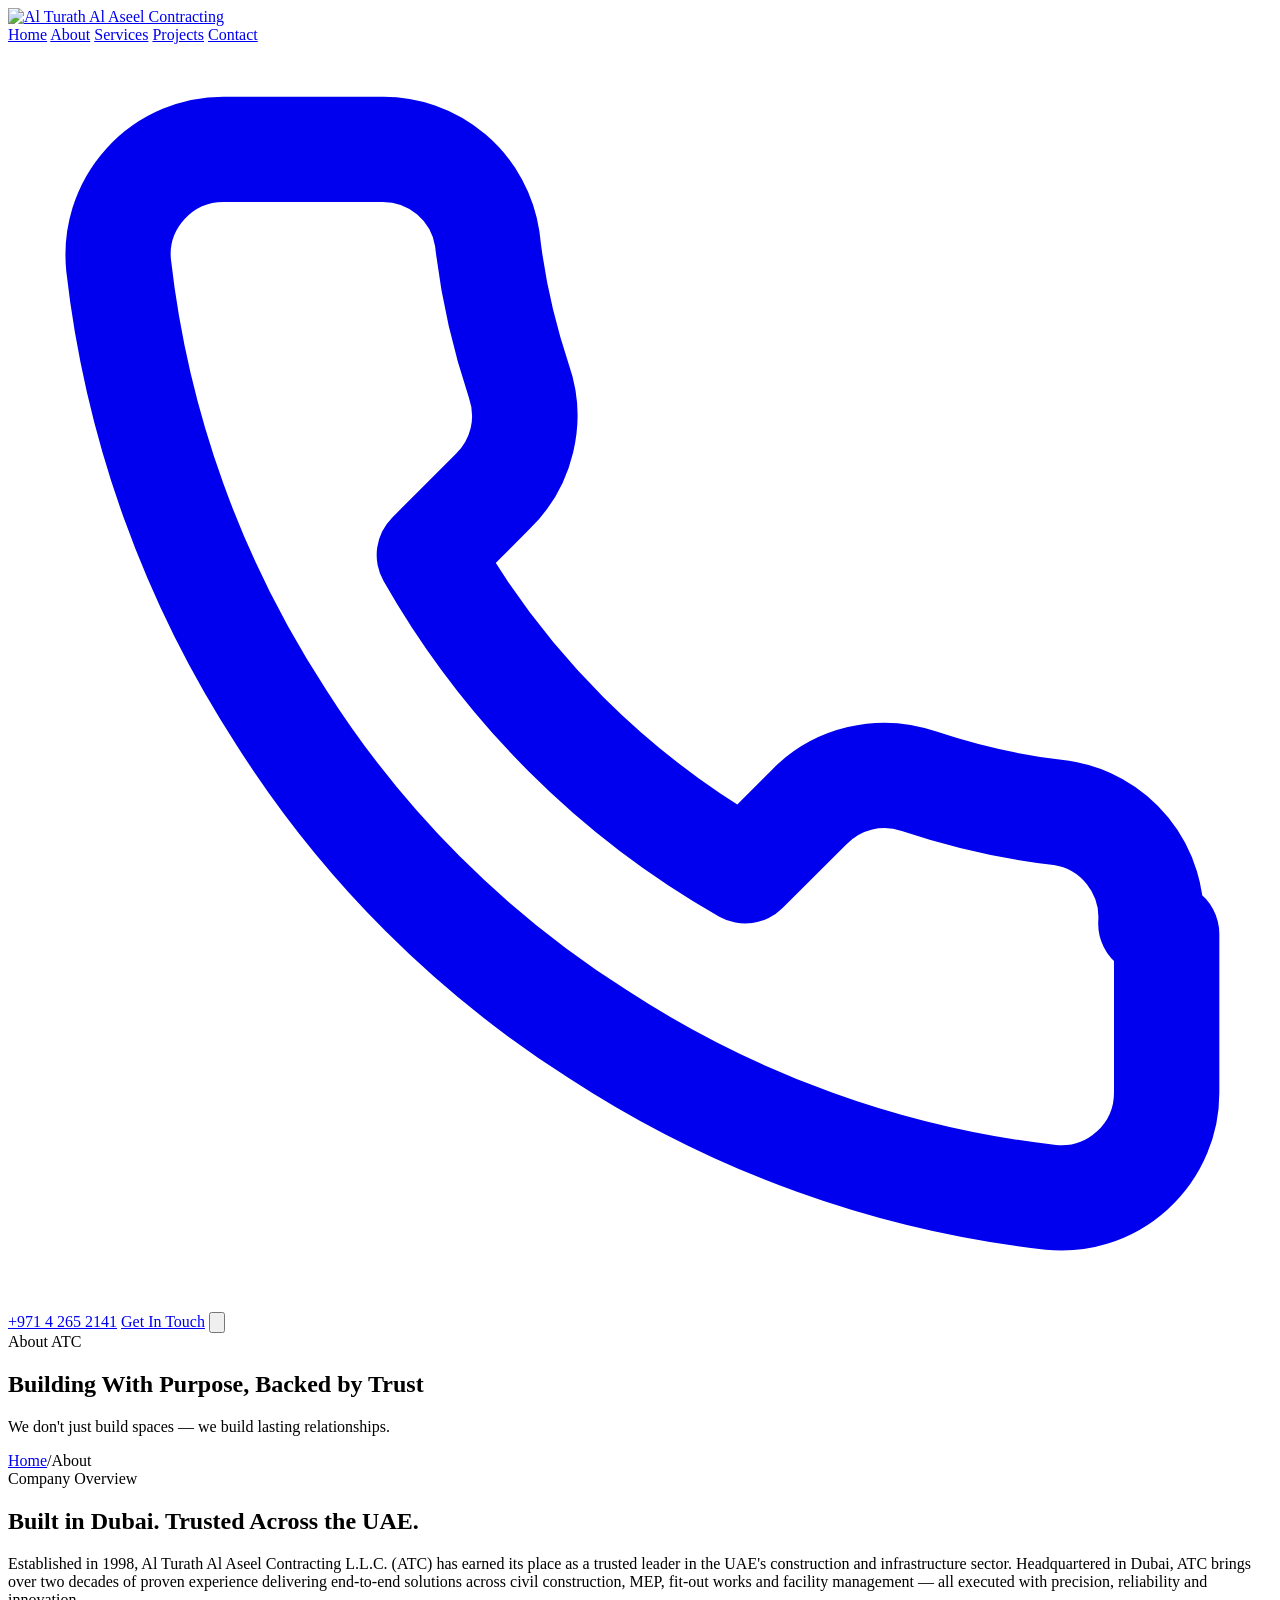
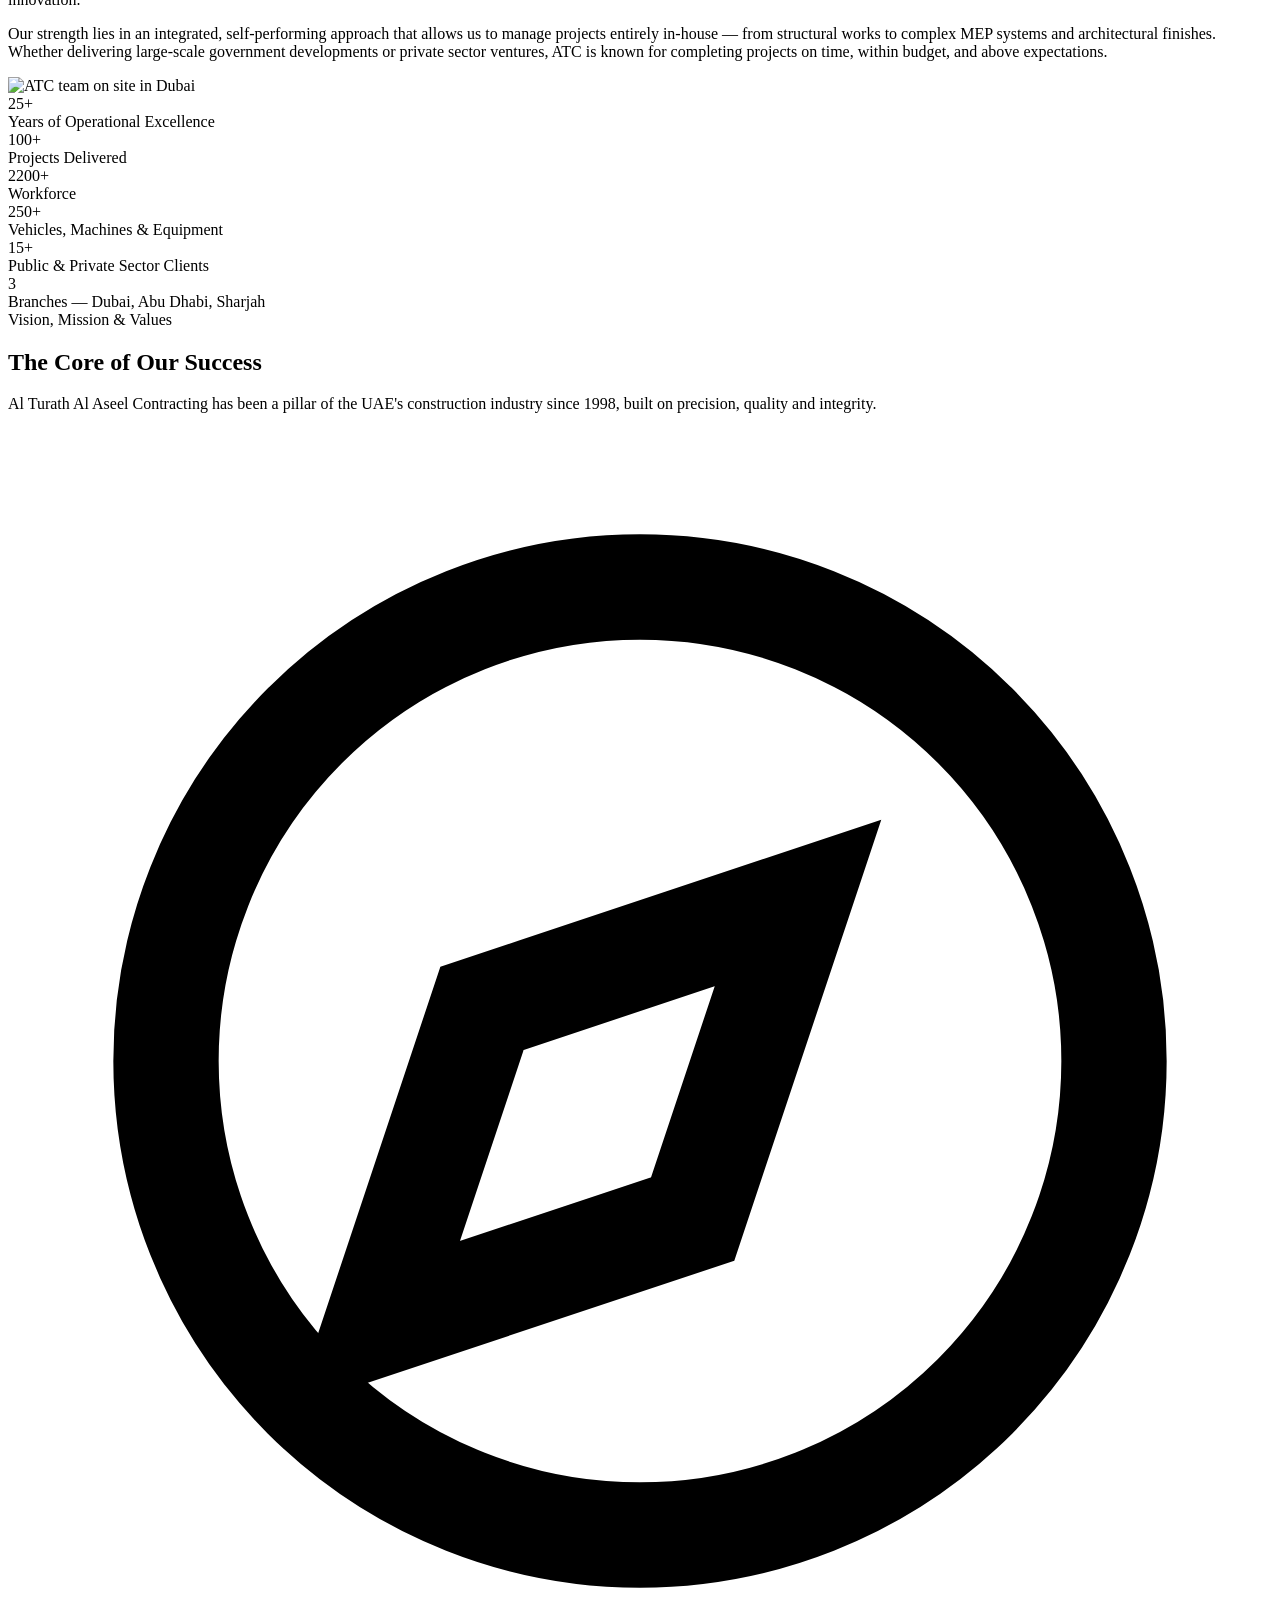
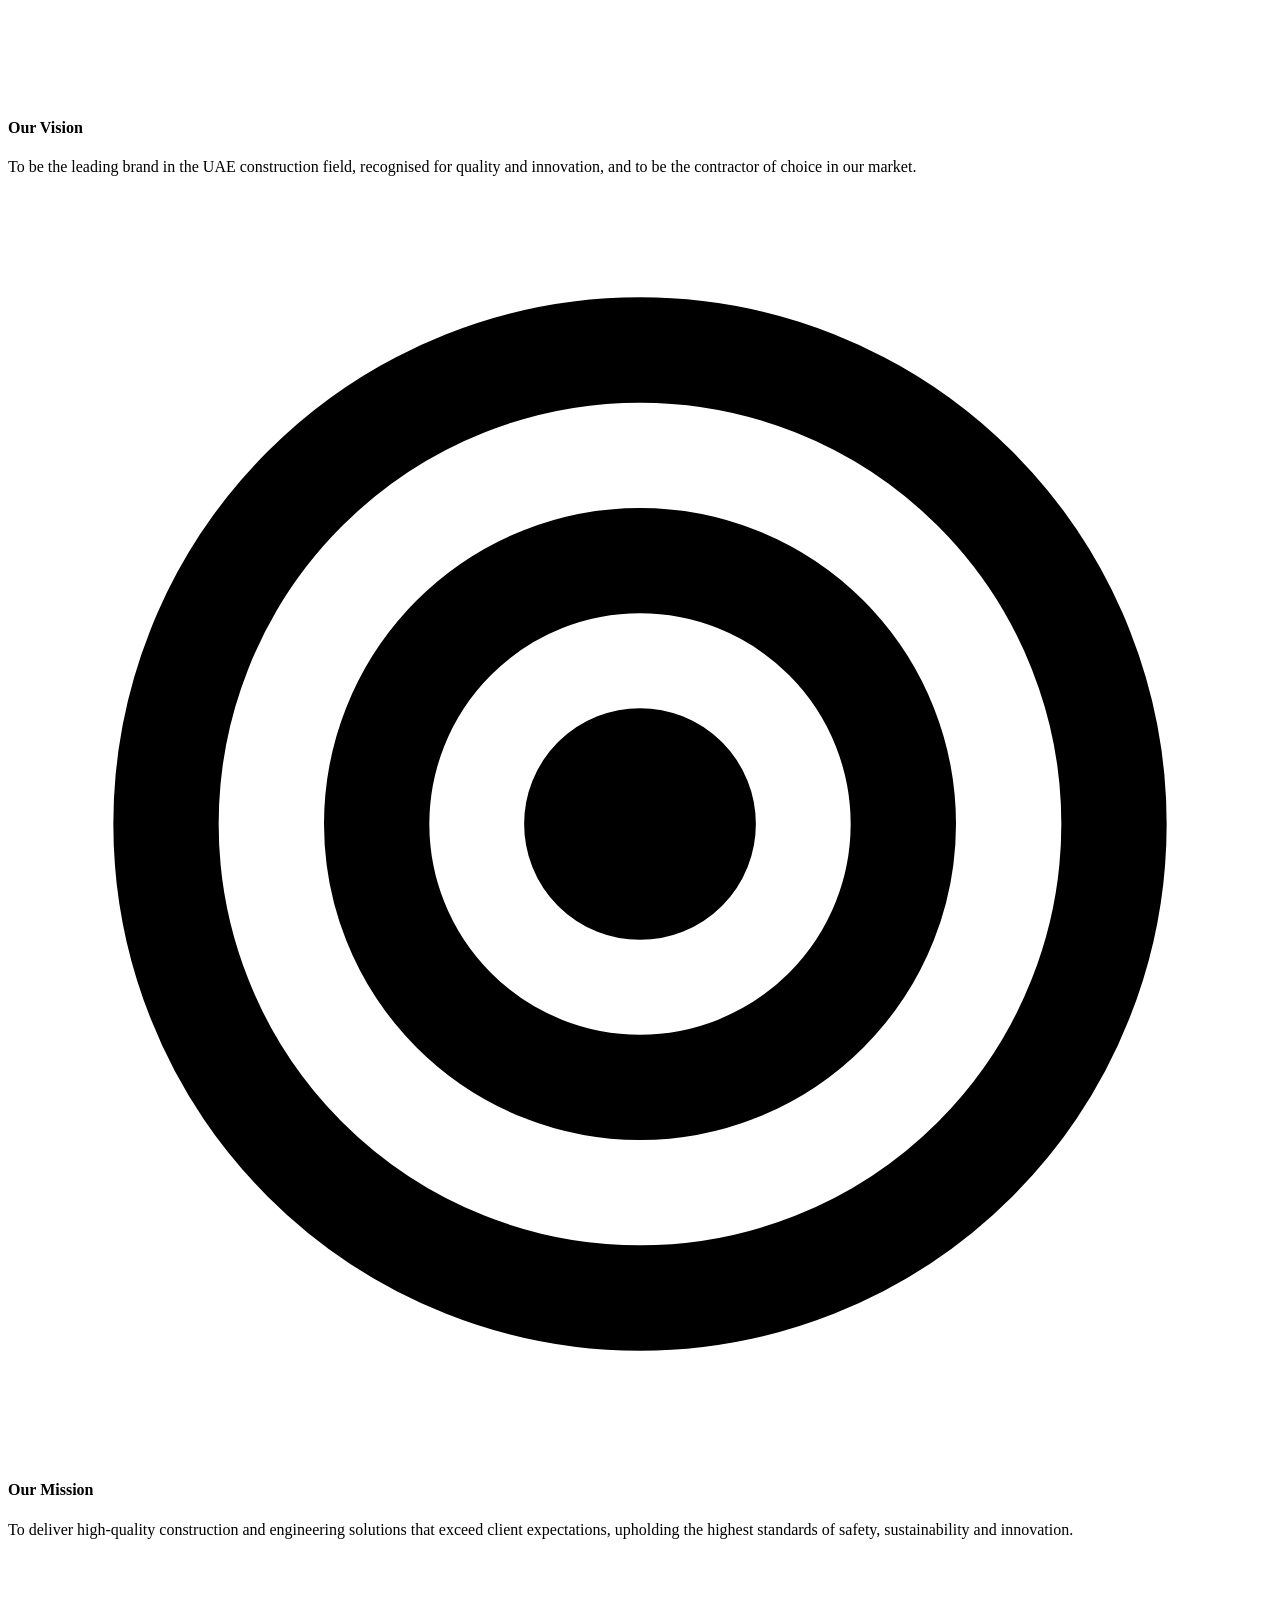
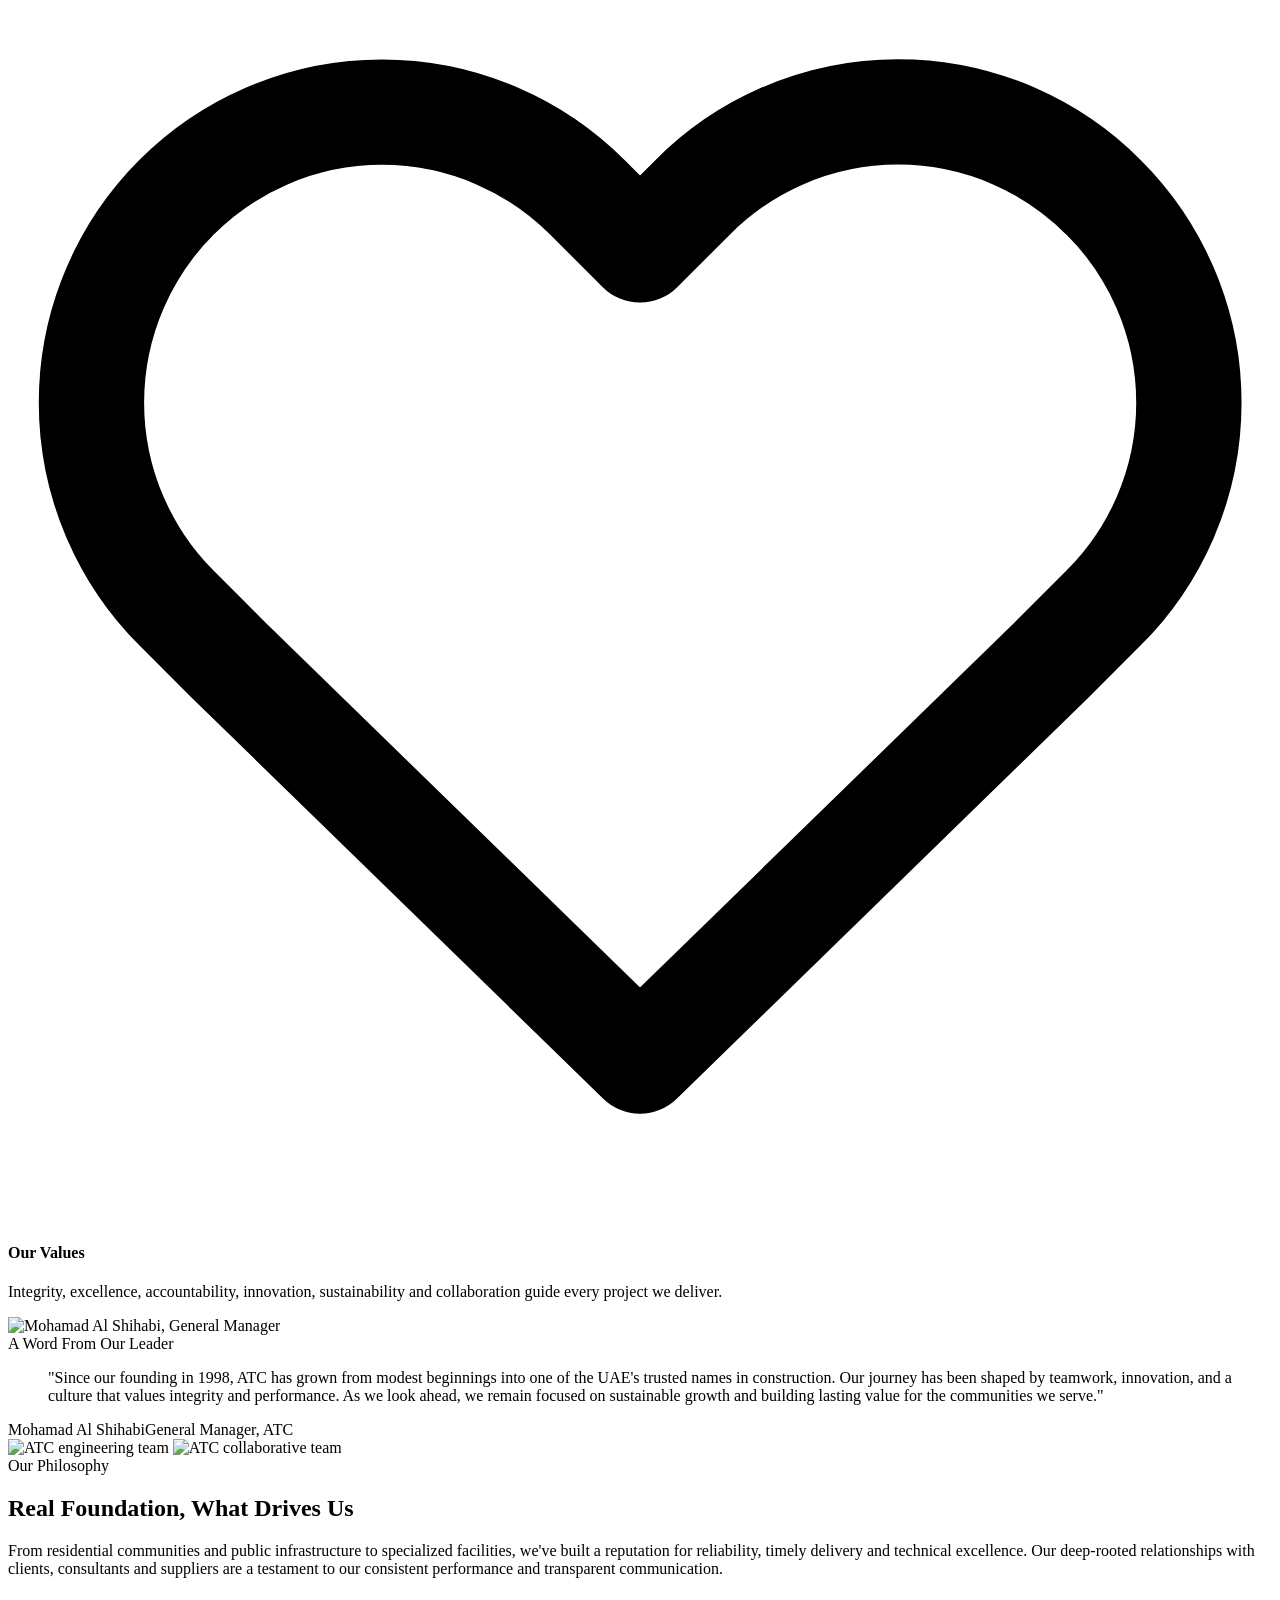
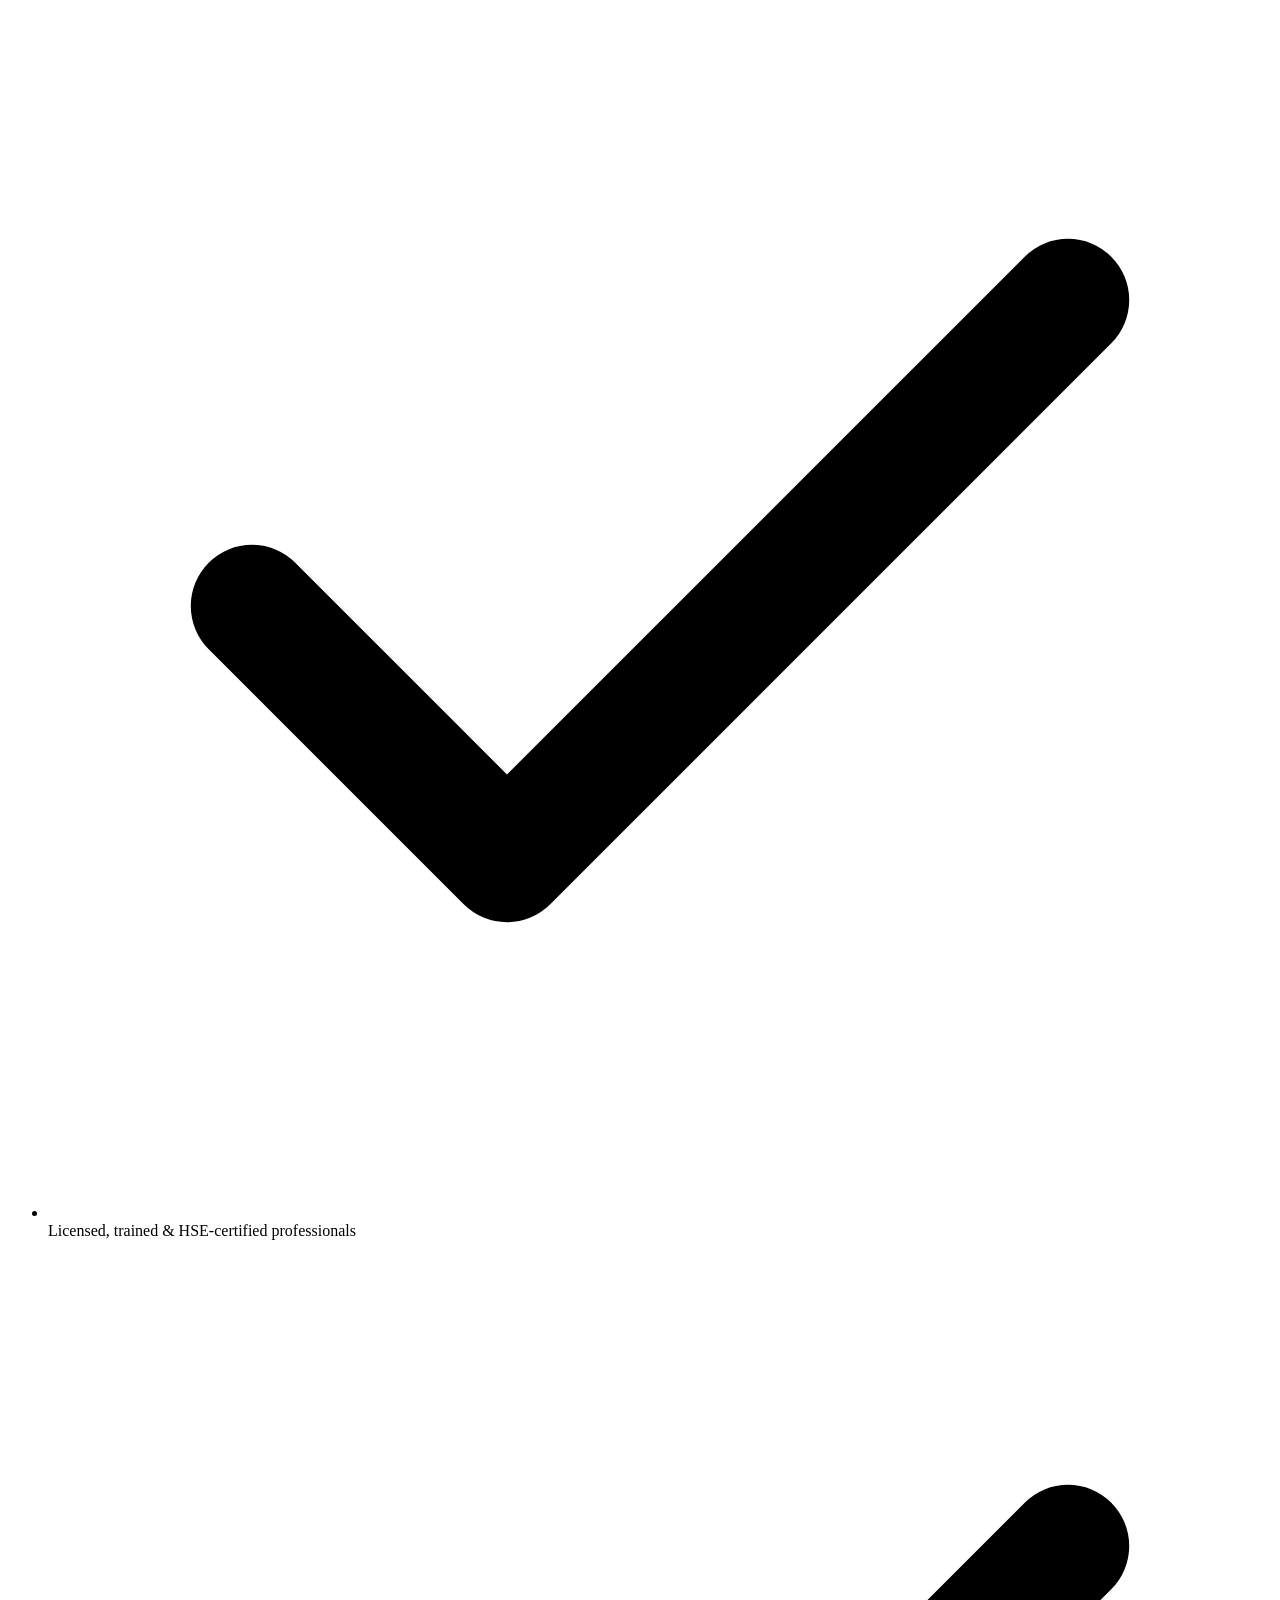
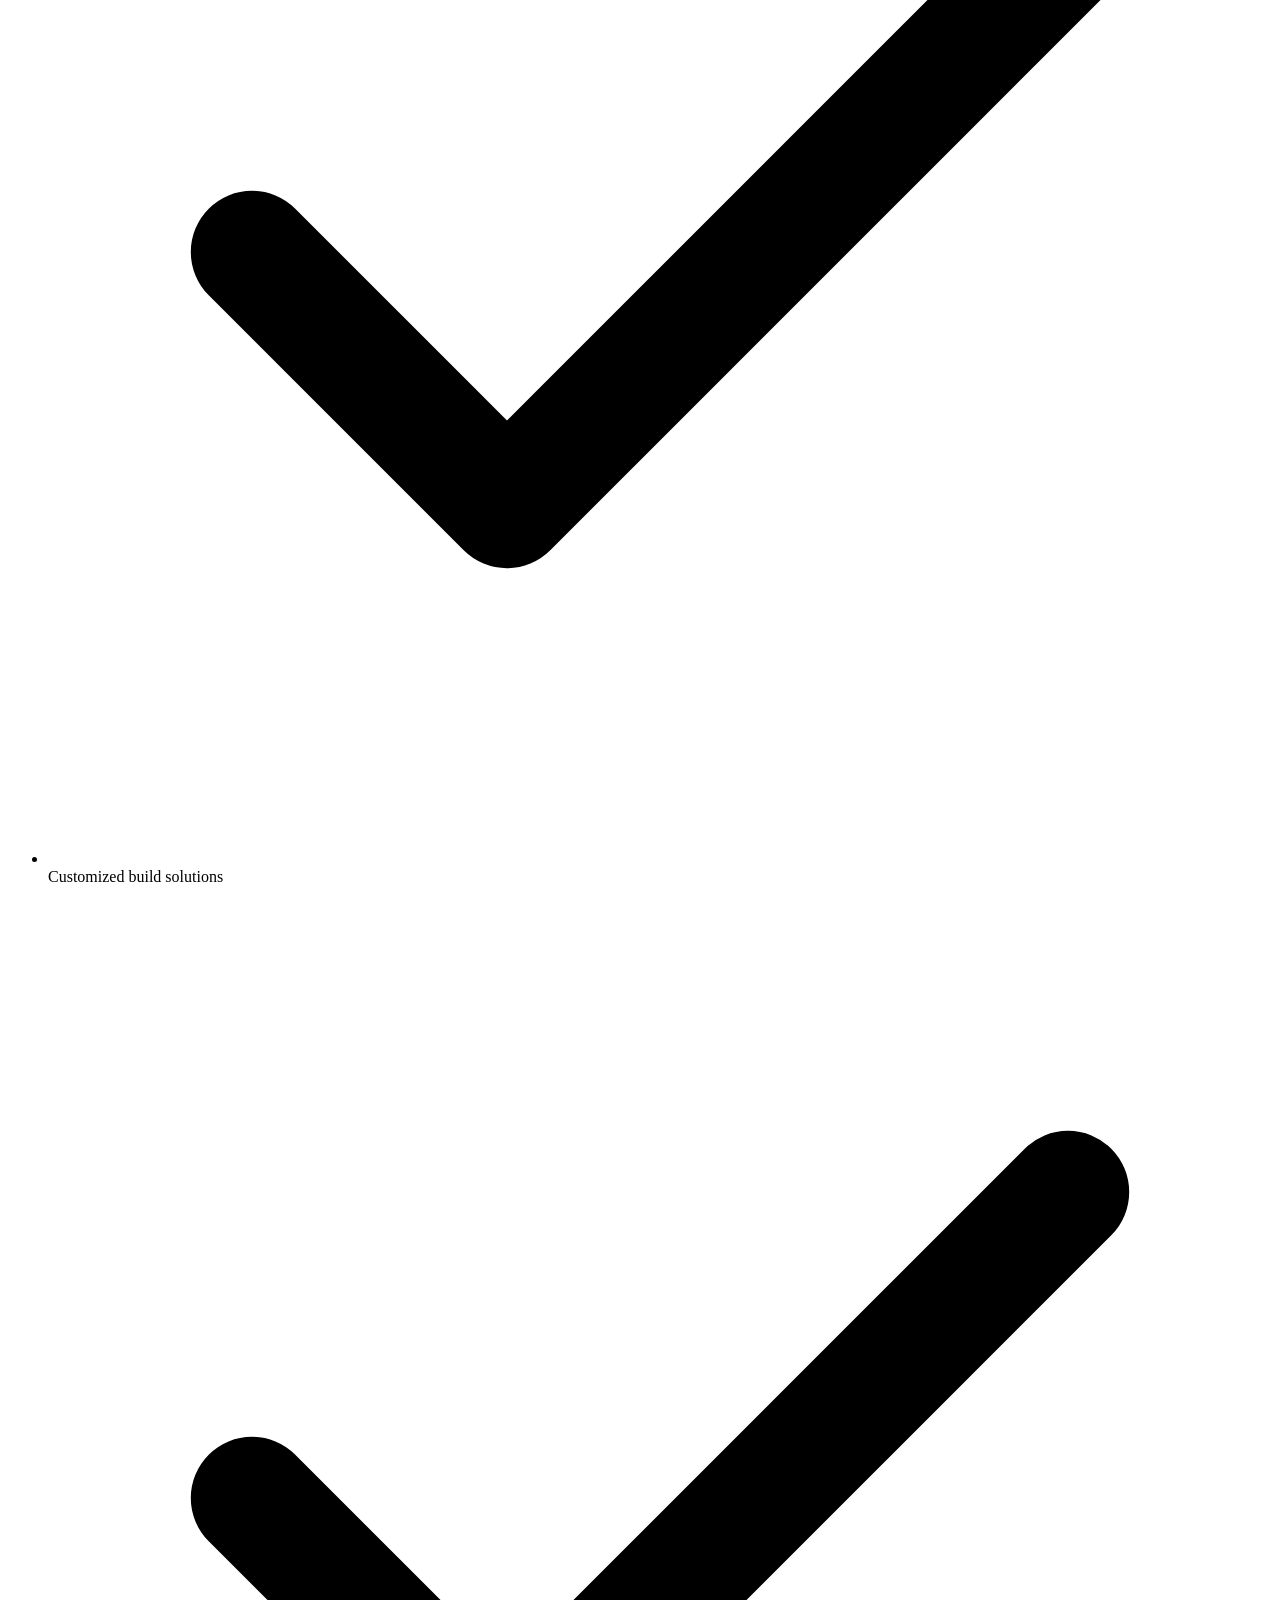
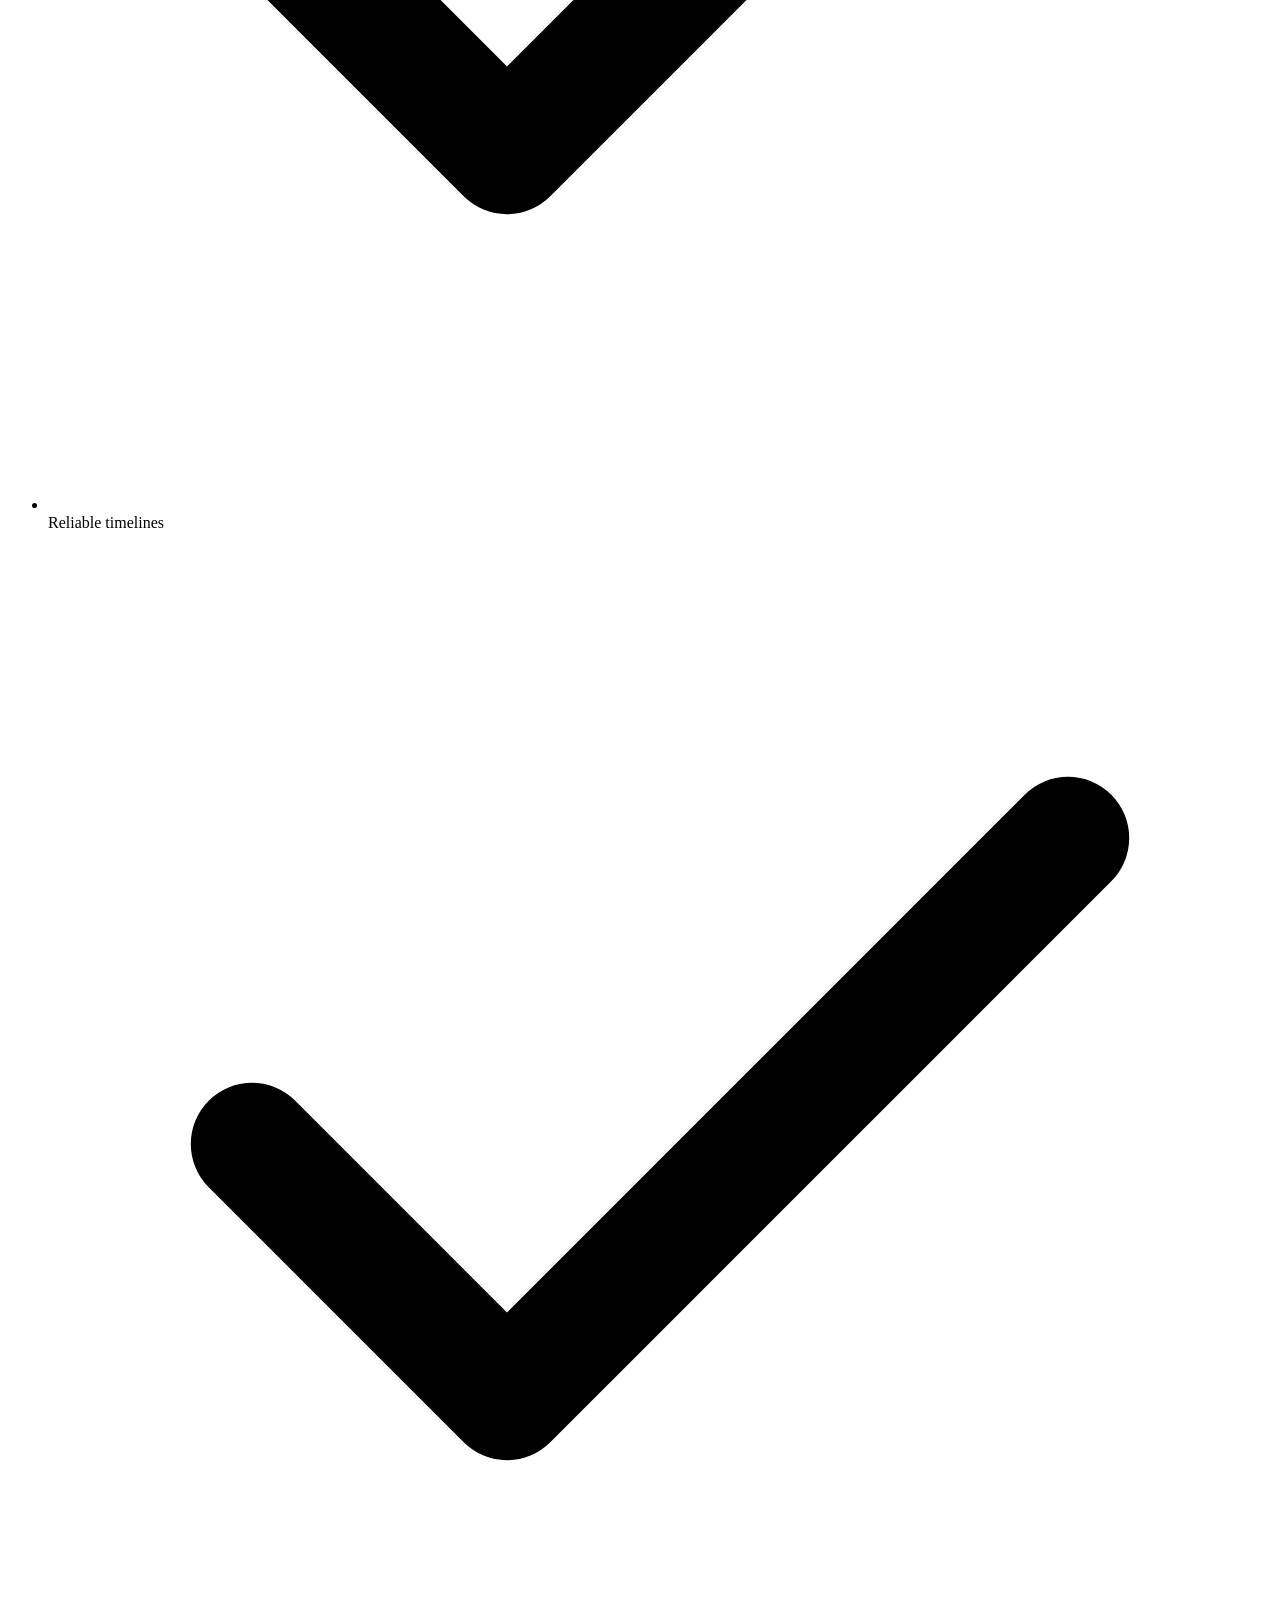
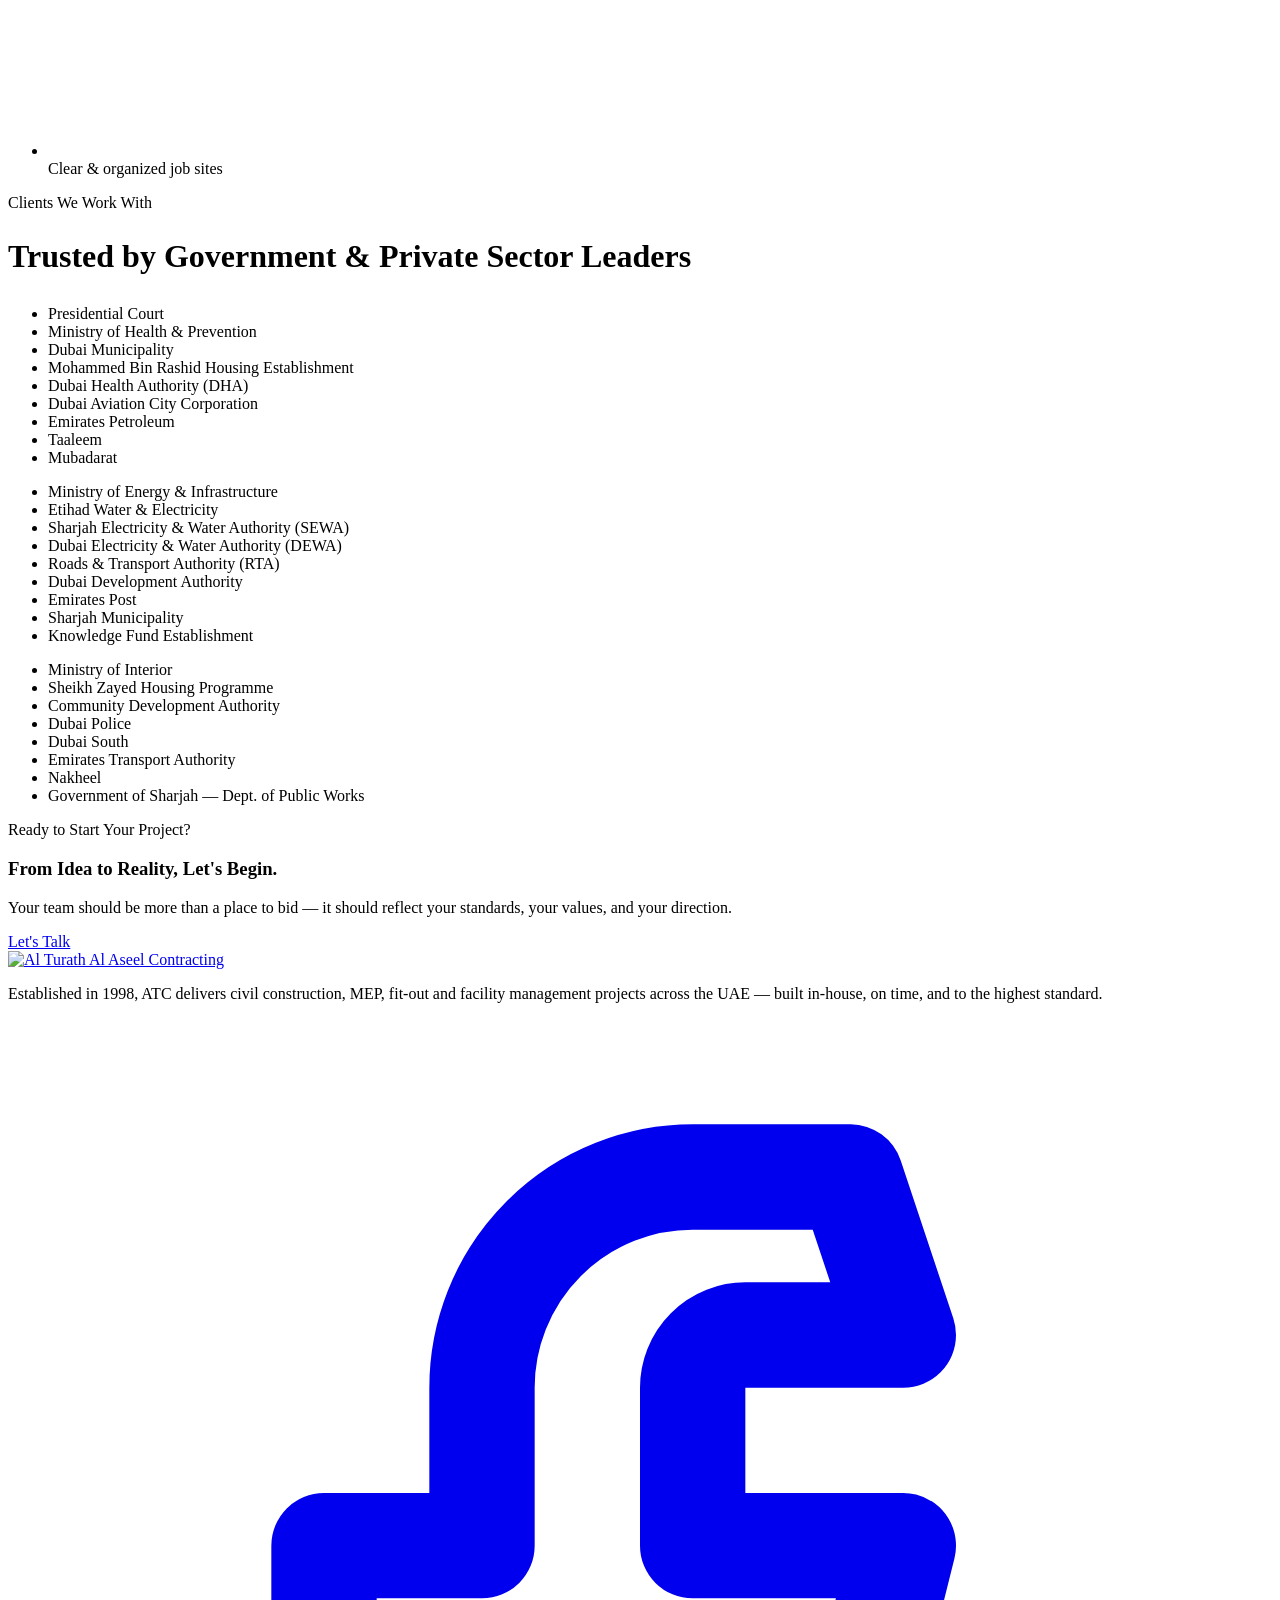
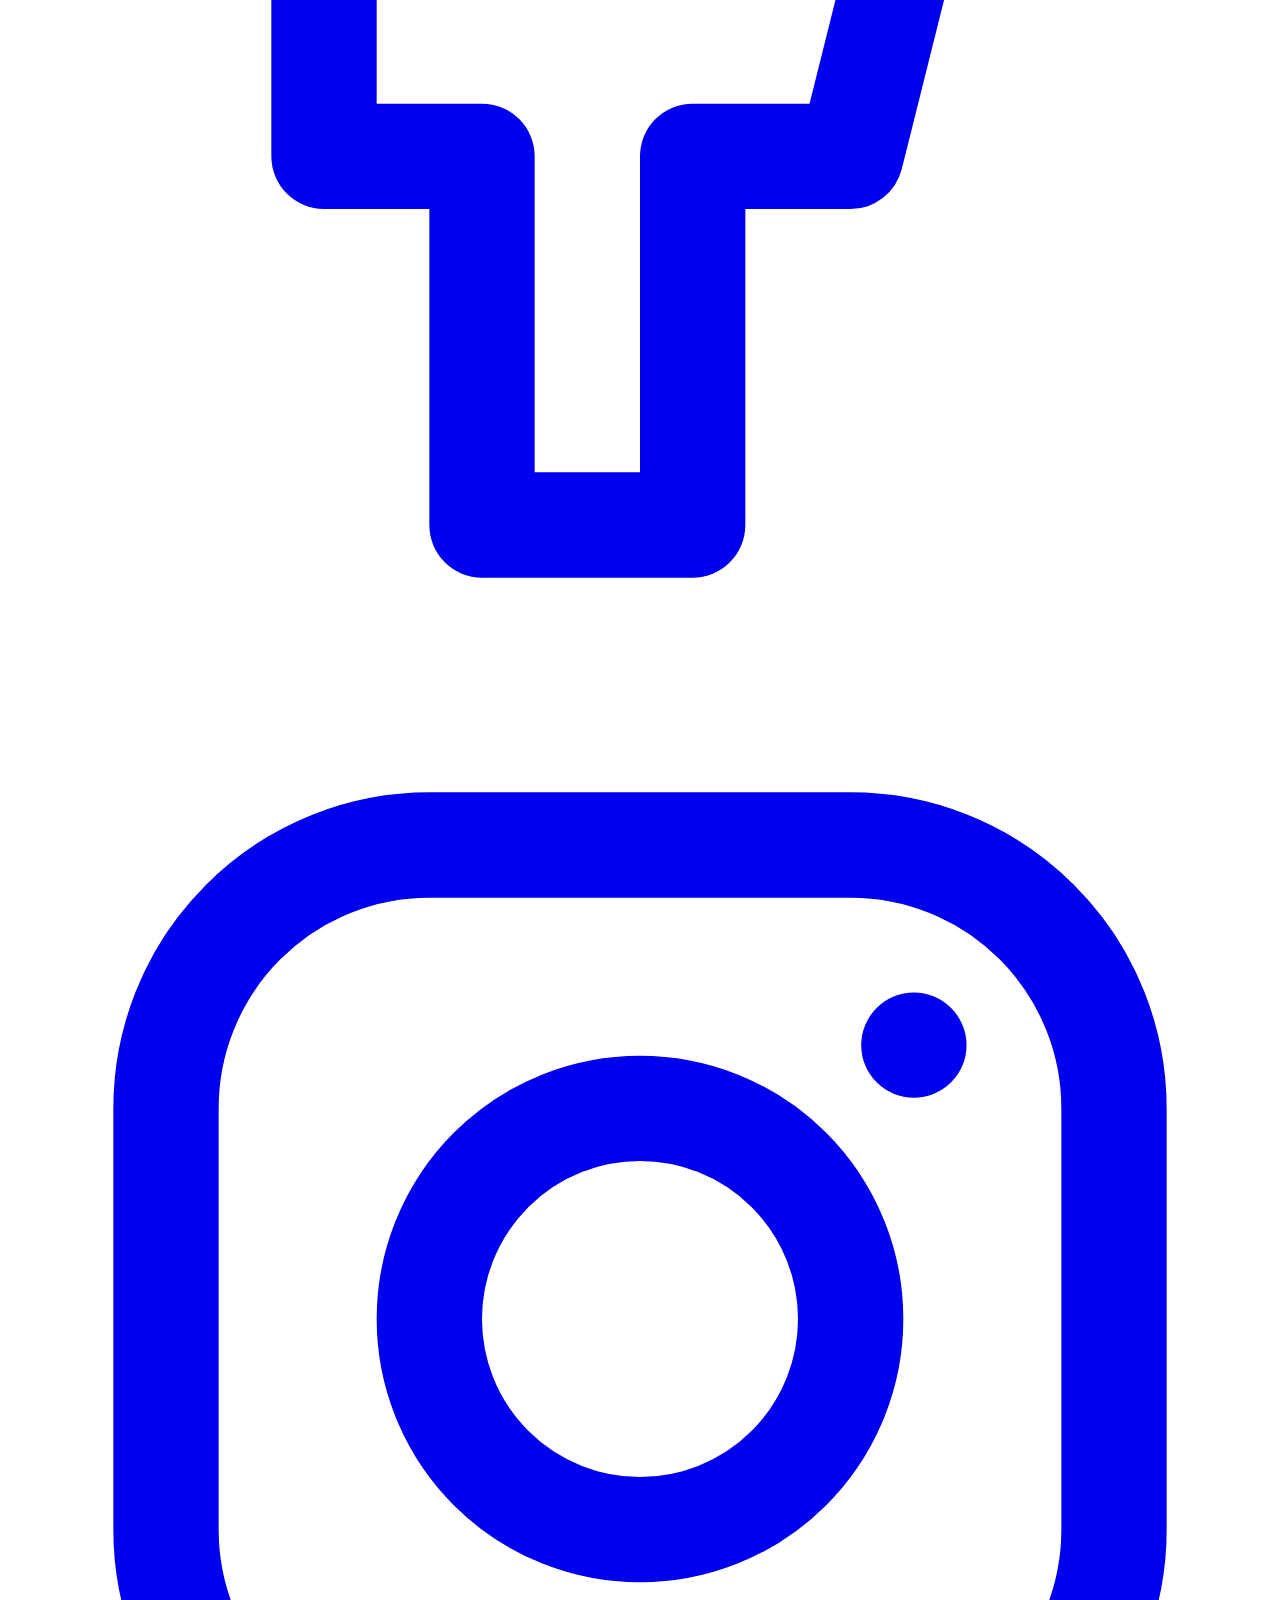
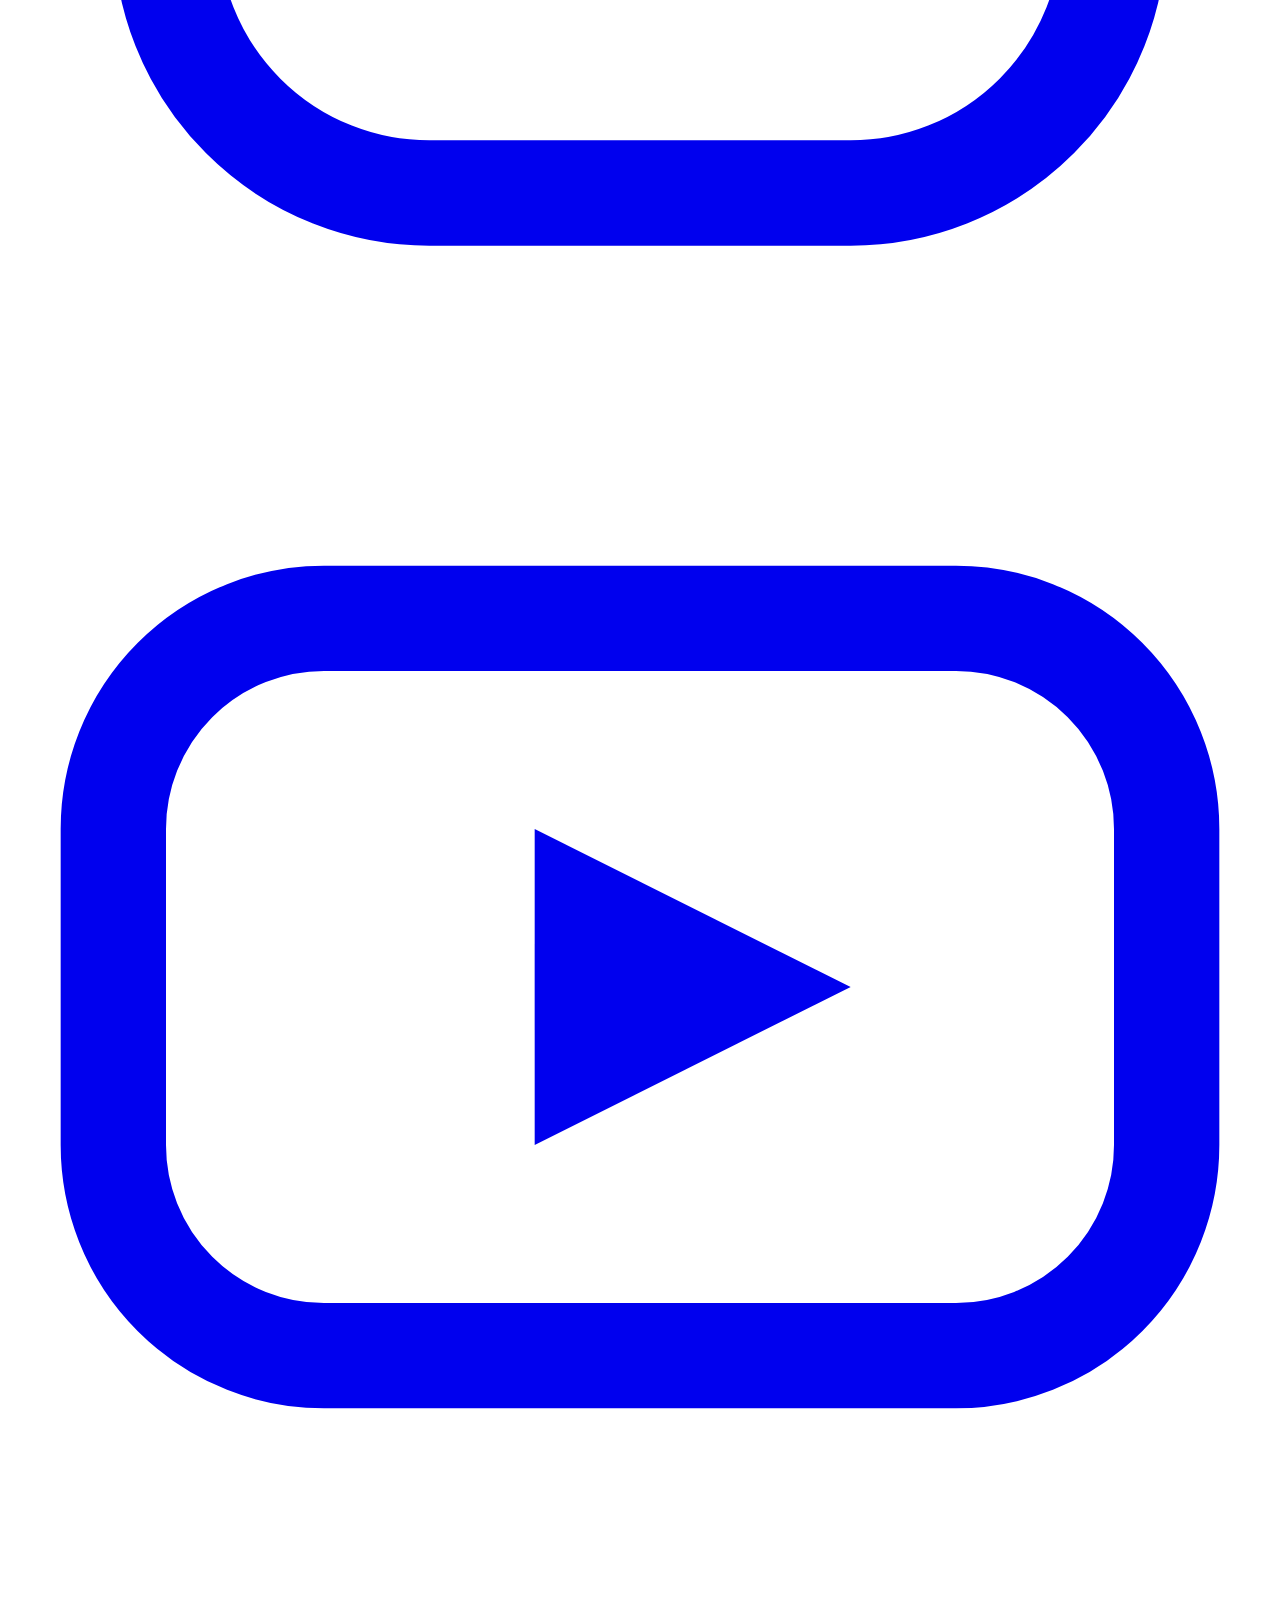
==== about.html @ e1d13740 "Add files via upload" ====
<!doctype html>
<html lang="en">
<head>
<meta charset="UTF-8">
<meta name="viewport" content="width=device-width, initial-scale=1">
<title>About ATC | Al Turath Al Aseel Contracting</title>
<meta name="description" content="Established in 1998, ATC is a trusted leader in UAE construction — our story, leadership, philosophy and values.">
<link rel="icon" href="https://turathel.ae/wp-content/uploads/2020/12/LOGO-ATC.png">
<link rel="preconnect" href="https://fonts.googleapis.com">
<link rel="preconnect" href="https://fonts.gstatic.com" crossorigin>
<link href="https://fonts.googleapis.com/css2?family=Inter:wght@400;500;600;700&family=Manrope:wght@600;700;800&display=swap" rel="stylesheet">
<link rel="stylesheet" href="css/style.css">
</head>
<body>
<header class="site-header">
  <div class="nav-row">
    <a href="index.html" class="brand"><img src="https://turathel.ae/wp-content/uploads/2020/12/LOGO-ATC-972_278-White.png" alt="Al Turath Al Aseel Contracting" style="height:36px;width:auto;"></a>
    <nav class="nav-links" id="navLinks">
      <a href="index.html" class="">Home</a>
<a href="about.html" class="active">About</a>
<a href="services.html" class="">Services</a>
<a href="projects.html" class="">Projects</a>
<a href="contact.html" class="">Contact</a>

    </nav>
    <div class="nav-right">
      <a class="nav-phone" href="tel:+97142652141"><svg viewBox="0 0 24 24" fill="none" stroke="currentColor" stroke-width="2" stroke-linecap="round" stroke-linejoin="round"><path d="M22 16.9v3a2 2 0 0 1-2.2 2 19.8 19.8 0 0 1-8.6-3.1 19.5 19.5 0 0 1-6-6A19.8 19.8 0 0 1 2.1 4.2 2 2 0 0 1 4.1 2h3a2 2 0 0 1 2 1.7c.1.9.3 1.8.6 2.7a2 2 0 0 1-.5 2.1L8 9.7a16 16 0 0 0 6 6l1.2-1.2a2 2 0 0 1 2.1-.5c.9.3 1.8.5 2.7.6a2 2 0 0 1 1.7 2.1z"/></svg> +971 4 265 2141</a>
      <a href="contact.html" class="btn btn-gold btn-sm nav-cta">Get In Touch</a>
      <button class="nav-toggle" id="navToggle" aria-label="Toggle navigation" aria-expanded="false"><svg viewBox="0 0 24 24" fill="none" stroke="currentColor" stroke-width="2" stroke-linecap="round"><path d="M3 6h18M3 12h18M3 18h18"/></svg></button>
    </div>
  </div>
</header>

<section class="hero page-hero">
  <div class="hero-inner is-page" style="--hero-img:url('https://turathel.ae/wp-content/uploads/2025/06/ATC-MEPContractors.jpg')">
    <span class="eyebrow pill">About ATC</span>
    <h1>Building With Purpose, Backed by Trust</h1>
    <p class="lead">We don't just build spaces — we build lasting relationships.</p>
    <div class="breadcrumb"><a href="index.html">Home</a><span>/</span><span>About</span></div>
  </div>
</section>

<section class="section-pad">
  <div class="container">
    <div class="split">
      <div class="split-body">
        <span class="eyebrow">Company Overview</span>
        <h2>Built in Dubai. Trusted Across the UAE.</h2>
        <p>Established in 1998, Al Turath Al Aseel Contracting L.L.C. (ATC) has earned its place as a trusted leader in the UAE's construction and infrastructure sector. Headquartered in Dubai, ATC brings over two decades of proven experience delivering end-to-end solutions across civil construction, MEP, fit-out works and facility management — all executed with precision, reliability and innovation.</p>
        <p>Our strength lies in an integrated, self-performing approach that allows us to manage projects entirely in-house — from structural works to complex MEP systems and architectural finishes. Whether delivering large-scale government developments or private sector ventures, ATC is known for completing projects on time, within budget, and above expectations.</p>
      </div>
      <div class="split-media">
        <img src="https://turathel.ae/wp-content/uploads/2025/06/ATC-Management-ContractingDubai.jpg" alt="ATC team on site in Dubai">
      </div>
    </div>

    <div class="stat-strip">
      <div class="stat"><div class="num">25+</div><div class="label">Years of Operational Excellence</div></div>
      <div class="stat"><div class="num">100+</div><div class="label">Projects Delivered</div></div>
      <div class="stat"><div class="num">2200+</div><div class="label">Workforce</div></div>
      <div class="stat"><div class="num">250+</div><div class="label">Vehicles, Machines &amp; Equipment</div></div>
      <div class="stat"><div class="num">15+</div><div class="label">Public &amp; Private Sector Clients</div></div>
      <div class="stat"><div class="num">3</div><div class="label">Branches — Dubai, Abu Dhabi, Sharjah</div></div>
    </div>
  </div>
</section>

<section class="section-pad bg-sand">
  <div class="container">
    <div class="section-head">
      <span class="eyebrow">Vision, Mission &amp; Values</span>
      <h2>The Core of Our Success</h2>
      <p>Al Turath Al Aseel Contracting has been a pillar of the UAE's construction industry since 1998, built on precision, quality and integrity.</p>
    </div>
    <div class="value-grid">
      <div class="value-card">
        <div class="icon-badge"><svg viewBox="0 0 24 24" fill="none" stroke="currentColor" stroke-width="2"><circle cx="12" cy="12" r="9"/><path d="M15 9l-2 6-6 2 2-6z"/></svg></div>
        <h4>Our Vision</h4>
        <p>To be the leading brand in the UAE construction field, recognised for quality and innovation, and to be the contractor of choice in our market.</p>
      </div>
      <div class="value-card">
        <div class="icon-badge"><svg viewBox="0 0 24 24" fill="none" stroke="currentColor" stroke-width="2"><circle cx="12" cy="12" r="9"/><circle cx="12" cy="12" r="5"/><circle cx="12" cy="12" r="1.2" fill="currentColor"/></svg></div>
        <h4>Our Mission</h4>
        <p>To deliver high-quality construction and engineering solutions that exceed client expectations, upholding the highest standards of safety, sustainability and innovation.</p>
      </div>
      <div class="value-card">
        <div class="icon-badge"><svg viewBox="0 0 24 24" fill="none" stroke="currentColor" stroke-width="2" stroke-linecap="round" stroke-linejoin="round"><path d="M20.8 4.6a5.5 5.5 0 0 0-7.8 0L12 5.6l-1-1a5.5 5.5 0 0 0-7.8 7.8l1 1L12 21l7.8-7.6 1-1a5.5 5.5 0 0 0 0-7.8z"/></svg></div>
        <h4>Our Values</h4>
        <p>Integrity, excellence, accountability, innovation, sustainability and collaboration guide every project we deliver.</p>
      </div>
    </div>
  </div>
</section>

<section class="section-pad">
  <div class="container">
    <div class="quote-block">
      <img src="https://turathel.ae/wp-content/uploads/2025/06/ATC-Management-ContractingDubai.jpg" alt="Mohamad Al Shihabi, General Manager">
      <div>
        <span class="eyebrow on-dark">A Word From Our Leader</span>
        <blockquote>"Since our founding in 1998, ATC has grown from modest beginnings into one of the UAE's trusted names in construction. Our journey has been shaped by teamwork, innovation, and a culture that values integrity and performance. As we look ahead, we remain focused on sustainable growth and building lasting value for the communities we serve."</blockquote>
        <div class="who">Mohamad Al Shihabi<span>General Manager, ATC</span></div>
      </div>
    </div>
  </div>
</section>

<section class="section-pad bg-sand">
  <div class="container">
    <div class="split">
      <div class="split-media">
        <img src="https://turathel.ae/wp-content/uploads/2025/06/ATC-MEPContractors.jpg" alt="ATC engineering team">
        <img class="float-img" src="https://turathel.ae/wp-content/uploads/2025/06/business-concept-with-team-close-up-scaled.jpg" alt="ATC collaborative team">
      </div>
      <div class="split-body">
        <span class="eyebrow">Our Philosophy</span>
        <h2>Real Foundation, What Drives Us</h2>
        <p>From residential communities and public infrastructure to specialized facilities, we've built a reputation for reliability, timely delivery and technical excellence. Our deep-rooted relationships with clients, consultants and suppliers are a testament to our consistent performance and transparent communication.</p>
        <ul class="check-list">
          <li><svg viewBox="0 0 24 24" fill="none" stroke="currentColor" stroke-width="2.4" stroke-linecap="round" stroke-linejoin="round"><path d="M20 6L9 17l-5-5"/></svg> Licensed, trained &amp; HSE-certified professionals</li>
          <li><svg viewBox="0 0 24 24" fill="none" stroke="currentColor" stroke-width="2.4" stroke-linecap="round" stroke-linejoin="round"><path d="M20 6L9 17l-5-5"/></svg> Customized build solutions</li>
          <li><svg viewBox="0 0 24 24" fill="none" stroke="currentColor" stroke-width="2.4" stroke-linecap="round" stroke-linejoin="round"><path d="M20 6L9 17l-5-5"/></svg> Reliable timelines</li>
          <li><svg viewBox="0 0 24 24" fill="none" stroke="currentColor" stroke-width="2.4" stroke-linecap="round" stroke-linejoin="round"><path d="M20 6L9 17l-5-5"/></svg> Clear &amp; organized job sites</li>
        </ul>
      </div>
    </div>
  </div>
</section>

<section class="section-pad">
  <div class="container">
    <div class="section-head align-left" style="margin-bottom:30px;">
      <span class="eyebrow">Clients We Work With</span>
      <h2 style="font-size:clamp(24px,2.8vw,32px);">Trusted by Government &amp; Private Sector Leaders</h2>
    </div>
    <div class="client-list-cols"><ul><li>Presidential Court</li><li>Ministry of Health & Prevention</li><li>Dubai Municipality</li><li>Mohammed Bin Rashid Housing Establishment</li><li>Dubai Health Authority (DHA)</li><li>Dubai Aviation City Corporation</li><li>Emirates Petroleum</li><li>Taaleem</li><li>Mubadarat</li></ul><ul><li>Ministry of Energy & Infrastructure</li><li>Etihad Water & Electricity</li><li>Sharjah Electricity & Water Authority (SEWA)</li><li>Dubai Electricity & Water Authority (DEWA)</li><li>Roads & Transport Authority (RTA)</li><li>Dubai Development Authority</li><li>Emirates Post</li><li>Sharjah Municipality</li><li>Knowledge Fund Establishment</li></ul><ul><li>Ministry of Interior</li><li>Sheikh Zayed Housing Programme</li><li>Community Development Authority</li><li>Dubai Police</li><li>Dubai South</li><li>Emirates Transport Authority</li><li>Nakheel</li><li>Government of Sharjah — Dept. of Public Works</li></ul></div>
  </div>
</section>

<section class="section-pad" style="padding-top:0;">
  <div class="container">
    <div class="final-cta">
      <div>
        <span class="tag">Ready to Start Your Project?</span>
        <h3>From Idea to Reality, Let's Begin.</h3>
        <p>Your team should be more than a place to bid — it should reflect your standards, your values, and your direction.</p>
      </div>
      <div class="final-cta-right">
        <a href="contact.html" class="btn btn-outline-dark">Let's Talk</a>
      </div>
    </div>
  </div>
</section>
<footer>
  <div class="container">
    <div class="footer-grid">
      <div class="footer-brand">
        <a href="index.html" class="brand"><img src="https://turathel.ae/wp-content/uploads/2020/12/LOGO-ATC-972_278-White.png" alt="Al Turath Al Aseel Contracting" style="height:38px;width:auto;"></a>
        <p>Established in 1998, ATC delivers civil construction, MEP, fit-out and facility management projects across the UAE — built in-house, on time, and to the highest standard.</p>
        <div class="footer-social">
          <a href="https://www.facebook.com/profile.php?id=61573509565506" aria-label="Facebook" target="_blank" rel="noopener"><svg viewBox="0 0 24 24" fill="none" stroke="currentColor" stroke-width="2" stroke-linecap="round" stroke-linejoin="round"><path d="M16 3h-3a4 4 0 0 0-4 4v3H6v4h3v7h4v-7h3l1-4h-4V7a1 1 0 0 1 1-1h3z"/></svg></a>
          <a href="https://www.instagram.com/sabc.llc/" aria-label="Instagram" target="_blank" rel="noopener"><svg viewBox="0 0 24 24" fill="none" stroke="currentColor" stroke-width="2"><rect x="3" y="3" width="18" height="18" rx="5"/><circle cx="12" cy="12" r="4"/><circle cx="17.2" cy="6.8" r="1" fill="currentColor" stroke="none"/></svg></a>
          <a href="https://www.youtube.com/channel/UCEsuZ0ne0rQWrgBEzCiEwmA" aria-label="YouTube" target="_blank" rel="noopener"><svg viewBox="0 0 24 24" fill="none" stroke="currentColor" stroke-width="2" stroke-linejoin="round"><rect x="2" y="5" width="20" height="14" rx="4"/><path d="M10 9l6 3-6 3z" fill="currentColor" stroke="none"/></svg></a>
          <a href="https://www.linkedin.com/company/al-turath-al-aseel-contracting-llc/" aria-label="LinkedIn" target="_blank" rel="noopener"><svg viewBox="0 0 24 24" fill="none" stroke="currentColor" stroke-width="2" stroke-linecap="round" stroke-linejoin="round"><rect x="3" y="3" width="18" height="18" rx="3"/><path d="M7 10v7M7 7v.01M11 17v-4.5a2.5 2.5 0 0 1 5 0V17"/></svg></a>
        </div>
      </div>
      <div class="footer-col">
        <h5>Company</h5>
        <ul>
          <li><a href="index.html">Home</a></li>
          <li><a href="about.html">About Us</a></li>
          <li><a href="services.html">Services</a></li>
          <li><a href="projects.html">Projects</a></li>
          <li><a href="contact.html">Contact</a></li>
        </ul>
      </div>
      <div class="footer-col">
        <h5>Services</h5>
        <ul>
          <li><a href="services.html">General Building Contracting</a></li>
          <li><a href="services.html">MEP Contracting</a></li>
          <li><a href="services.html">Facility Maintenance</a></li>
          <li><a href="services.html">Interior Fit-Out</a></li>
          <li><a href="services.html">Infrastructure Contracting</a></li>
        </ul>
      </div>
      <div class="footer-col">
        <h5>Our Branches</h5>
        <div class="footer-branch">
          <div class="b-title">Dubai (Main Branch)</div>
          <p>Mezzanine Floor M01, M02 &amp; M07, Dar Al Nahda Building, Hor Al Anz East, Dubai, UAE</p>
        </div>
        <div class="footer-branch">
          <div class="b-title">Abu Dhabi</div>
          <p>Baniyas East 2-3, Abu Dhabi, UAE</p>
        </div>
        <div class="footer-branch">
          <div class="b-title">Sharjah</div>
          <p>105 Al Maryam Building, Mowaileh, Sharjah, UAE</p>
        </div>
      </div>
    </div>
    <div class="footer-bottom">
      <span>&copy; <span id="year">2026</span> Al Turath Al Aseel Contracting L.L.C. All rights reserved.</span>
      <span><a href="tel:+97142652141">+971 4 265 2141</a><a href="mailto:info@turathel.ae">info@turathel.ae</a></span>
    </div>
  </div>
</footer>
<script src="js/main.js"></script>
</body>
</html>
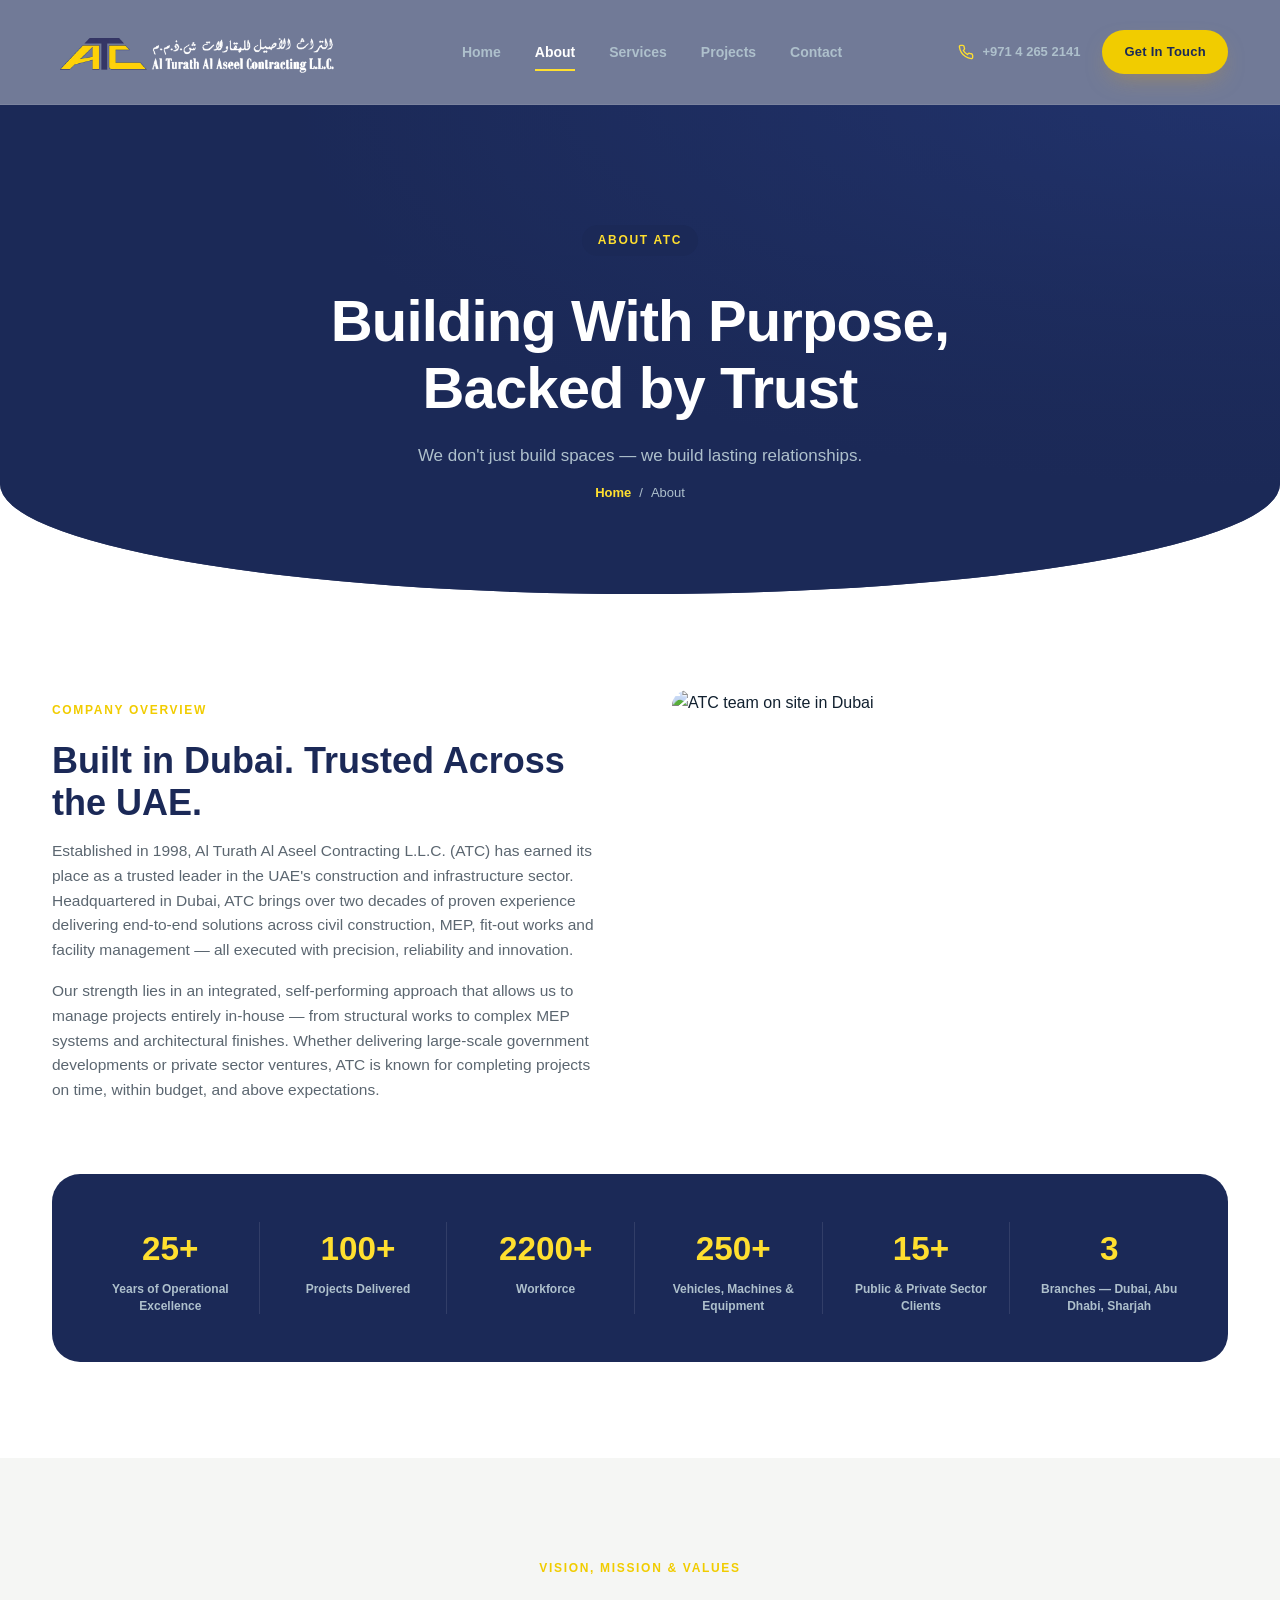
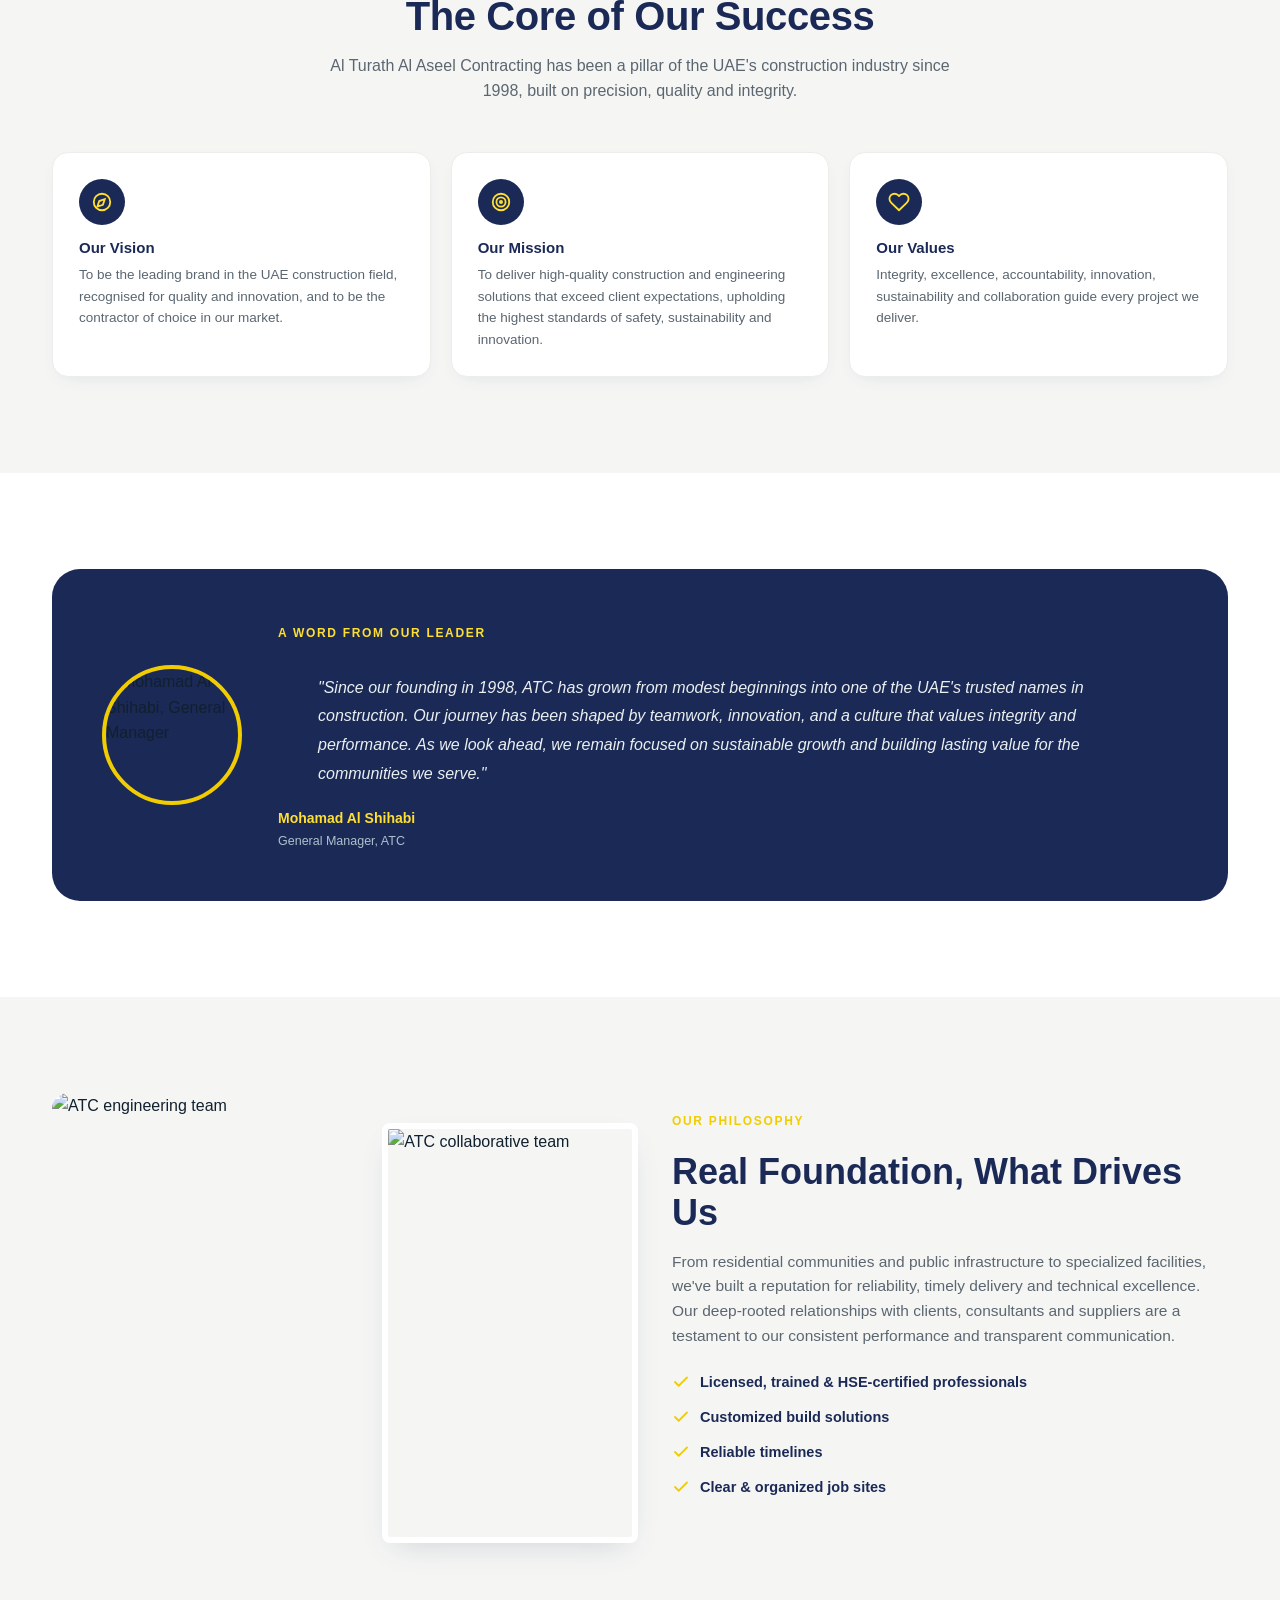
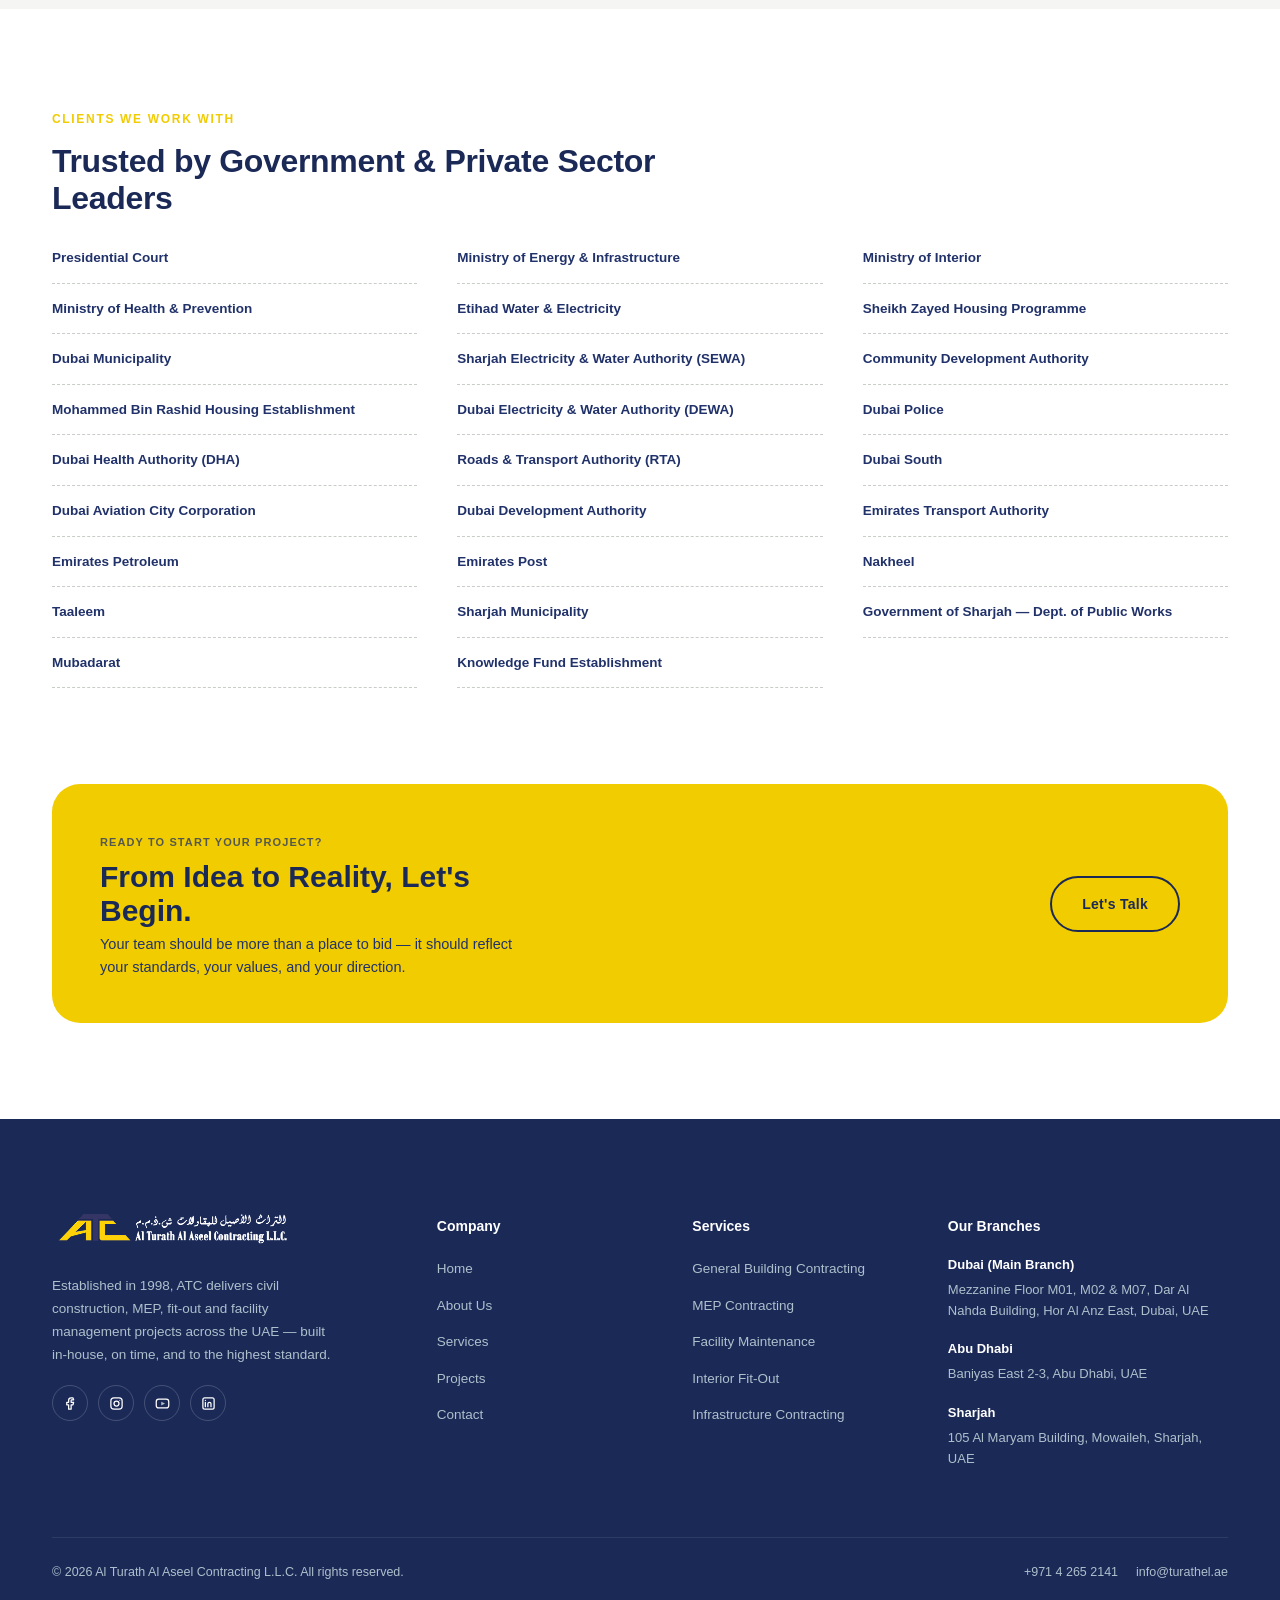
==== commit 2318427c: "Add files via upload" ====
--- a/about.html
+++ b/about.html
@@ -5,7 +5,7 @@
 <meta name="viewport" content="width=device-width, initial-scale=1">
 <title>About ATC | Al Turath Al Aseel Contracting</title>
 <meta name="description" content="Established in 1998, ATC is a trusted leader in UAE construction — our story, leadership, philosophy and values.">
-<link rel="icon" href="https://turathel.ae/wp-content/uploads/2020/12/LOGO-ATC.png">
+<link rel="icon" href="images/logo-1.png">
 <link rel="preconnect" href="https://fonts.googleapis.com">
 <link rel="preconnect" href="https://fonts.gstatic.com" crossorigin>
 <link href="https://fonts.googleapis.com/css2?family=Inter:wght@400;500;600;700&family=Manrope:wght@600;700;800&display=swap" rel="stylesheet">
@@ -14,7 +14,7 @@
 <body>
 <header class="site-header">
   <div class="nav-row">
-    <a href="index.html" class="brand"><img src="https://turathel.ae/wp-content/uploads/2020/12/LOGO-ATC-972_278-White.png" alt="Al Turath Al Aseel Contracting" style="height:36px;width:auto;"></a>
+    <a href="index.html" class="brand"><img src="images/atc-logo-with-text-2-layers-scaled.png" alt="Al Turath Al Aseel Contracting" style="height:84px;width:auto;"></a>
     <nav class="nav-links" id="navLinks">
       <a href="index.html" class="">Home</a>
 <a href="about.html" class="active">About</a>
@@ -31,8 +31,8 @@
   </div>
 </header>
 
-<section class="hero page-hero">
-  <div class="hero-inner is-page" style="--hero-img:url('https://turathel.ae/wp-content/uploads/2025/06/ATC-MEPContractors.jpg')">
+<section class="hero page-hero" style="--hero-img:url('https://turathel.ae/wp-content/uploads/2025/06/ATC-MEPContractors.jpg')">
+  <div class="hero-inner is-page">
     <span class="eyebrow pill">About ATC</span>
     <h1>Building With Purpose, Backed by Trust</h1>
     <p class="lead">We don't just build spaces — we build lasting relationships.</p>
@@ -155,7 +155,7 @@
   <div class="container">
     <div class="footer-grid">
       <div class="footer-brand">
-        <a href="index.html" class="brand"><img src="https://turathel.ae/wp-content/uploads/2020/12/LOGO-ATC-972_278-White.png" alt="Al Turath Al Aseel Contracting" style="height:38px;width:auto;"></a>
+        <a href="index.html" class="brand"><img src="images/atc-logo-with-text-2-layers-scaled.png" alt="Al Turath Al Aseel Contracting" style="height:70px;width:auto;"></a>
         <p>Established in 1998, ATC delivers civil construction, MEP, fit-out and facility management projects across the UAE — built in-house, on time, and to the highest standard.</p>
         <div class="footer-social">
           <a href="https://www.facebook.com/profile.php?id=61573509565506" aria-label="Facebook" target="_blank" rel="noopener"><svg viewBox="0 0 24 24" fill="none" stroke="currentColor" stroke-width="2" stroke-linecap="round" stroke-linejoin="round"><path d="M16 3h-3a4 4 0 0 0-4 4v3H6v4h3v7h4v-7h3l1-4h-4V7a1 1 0 0 1 1-1h3z"/></svg></a>
--- a/css/style.css
+++ b/css/style.css
@@ -0,0 +1,577 @@
+/* ============================================================
+   AL TURATH AL ASEEL CONTRACTING (ATC) — Site Stylesheet
+   Palette: Heritage Navy + Desert Gold
+   ============================================================ */
+
+:root{
+  /* --- Brand palette (exact ATC brand colors) --- */
+  --navy-900:#1B2957;
+  --navy-800:#21326A;
+  --navy-700:#293F86;
+  --navy-600:#334EA5;
+  --gold-500:#F1CC00;
+  --gold-400:#FFDF2F;
+  --gold-100:#FFF7C8;
+  --sand-50:#F7F4EE;
+  --gray-50:#F5F6F4;
+  --gray-100:#ECEEEA;
+  --gray-300:#C9CDC8;
+  --text-dark:#11202F;
+  --text-muted:#5B6670;
+  --text-on-dark:#EAEFEF;
+  --text-on-dark-muted:#AEC0CC;
+  --white:#FFFFFF;
+
+  /* --- Type --- */
+  --font-head:'Manrope', 'Segoe UI', sans-serif;
+  --font-body:'Inter', 'Segoe UI', sans-serif;
+
+  /* --- Layout --- */
+  --max-w:1240px;
+  --radius-sm:8px;
+  --radius-md:16px;
+  --radius-lg:28px;
+  --shadow-card:0 12px 30px -12px rgba(27,41,87,0.18);
+  --shadow-soft:0 6px 18px -8px rgba(27,41,87,0.12);
+}
+
+*,*::before,*::after{box-sizing:border-box;}
+html{scroll-behavior:smooth;}
+body{
+  margin:0;
+  font-family:var(--font-body);
+  color:var(--text-dark);
+  background:var(--white);
+  -webkit-font-smoothing:antialiased;
+  line-height:1.6;
+}
+img{max-width:100%;display:block;}
+svg{width:20px;height:20px;flex-shrink:0;}
+a{color:inherit;text-decoration:none;}
+ul{margin:0;padding:0;list-style:none;}
+h1,h2,h3,h4{font-family:var(--font-head);margin:0;line-height:1.15;color:var(--navy-900);}
+p{margin:0;}
+button{font-family:inherit;cursor:pointer;}
+section{position:relative;}
+
+.container{
+  max-width:var(--max-w);
+  margin:0 auto;
+  padding:0 32px;
+}
+
+/* Focus visibility */
+a:focus-visible,button:focus-visible,input:focus-visible,textarea:focus-visible{
+  outline:3px solid var(--gold-400);
+  outline-offset:2px;
+}
+
+@media (prefers-reduced-motion:reduce){
+  *{animation:none!important;transition:none!important;scroll-behavior:auto!important;}
+}
+
+/* ============== Eyebrow / section heading ============== */
+.eyebrow{
+  display:inline-block;
+  font-size:12px;
+  font-weight:700;
+  letter-spacing:.14em;
+  text-transform:uppercase;
+  color:var(--gold-500);
+  margin-bottom:14px;
+}
+.eyebrow.on-dark{color:var(--gold-400);}
+.eyebrow.pill{
+  background:var(--navy-900);
+  color:var(--gold-400);
+  padding:6px 16px;
+  border-radius:999px;
+}
+.section-head{max-width:640px;margin:0 auto 48px;text-align:center;}
+.section-head h2{font-size:clamp(28px,3.4vw,40px);font-weight:800;letter-spacing:-0.01em;}
+.section-head p{margin-top:14px;color:var(--text-muted);font-size:16px;}
+.section-head.align-left{margin:0 0 40px;text-align:left;}
+
+.section-pad{padding:96px 0;}
+@media(max-width:768px){.section-pad{padding:64px 0;}}
+
+/* ============== Buttons ============== */
+.btn{
+  display:inline-flex;
+  align-items:center;
+  gap:8px;
+  font-weight:700;
+  font-size:14px;
+  letter-spacing:.02em;
+  padding:15px 30px;
+  border-radius:999px;
+  border:2px solid transparent;
+  transition:transform .18s ease, box-shadow .18s ease, background .18s ease, color .18s ease;
+  white-space:nowrap;
+}
+.btn:hover{transform:translateY(-2px);}
+.btn-gold{
+  background:var(--gold-500);
+  color:var(--navy-900);
+  box-shadow:0 10px 24px -10px rgba(201,152,47,.6);
+}
+.btn-gold:hover{background:var(--gold-400);}
+.btn-outline-light{
+  border-color:rgba(255,255,255,.55);
+  color:var(--white);
+  background:transparent;
+}
+.btn-outline-light:hover{background:rgba(255,255,255,.12);border-color:var(--white);}
+.btn-outline-dark{
+  border-color:var(--navy-900);
+  color:var(--navy-900);
+  background:transparent;
+}
+.btn-outline-dark:hover{background:var(--navy-900);color:var(--white);}
+.btn-sm{padding:10px 20px;font-size:13px;}
+.btn-text{
+  display:inline-flex;align-items:center;gap:6px;
+  font-weight:700;font-size:13px;letter-spacing:.03em;
+  color:var(--navy-800);
+  border-bottom:2px solid var(--gold-500);
+  padding-bottom:2px;
+}
+.btn-text:hover{color:var(--gold-500);}
+.btn-text svg{width:15px;height:15px;flex-shrink:0;}
+
+/* ============== Header ============== */
+.site-header{
+  position:sticky;top:0;z-index:100;
+  background:rgba(27,41,87,.62);
+  backdrop-filter:blur(10px);
+  border-bottom:1px solid rgba(255,255,255,.08);
+}
+.site-header.transparent-init{background:rgba(27,41,87,.55);}
+.nav-row{
+  display:flex;align-items:center;justify-content:space-between;
+  padding:10px 32px;
+  max-width:var(--max-w);margin:0 auto;
+}
+.brand{display:flex;align-items:center;gap:10px;font-family:var(--font-head);font-weight:800;color:var(--white);font-size:18px;}
+.brand .mark{
+  width:36px;height:36px;border-radius:8px;
+  background:linear-gradient(145deg,var(--gold-400),var(--gold-500));
+  display:flex;align-items:center;justify-content:center;
+  font-weight:800;color:var(--navy-900);font-size:15px;
+}
+.brand small{display:block;font-family:var(--font-body);font-weight:500;font-size:10px;letter-spacing:.08em;color:var(--text-on-dark-muted);text-transform:uppercase;}
+
+.nav-links{display:flex;align-items:center;gap:34px;}
+.nav-links a{
+  font-size:14px;font-weight:600;color:var(--text-on-dark-muted);
+  padding:8px 0;position:relative;
+  transition:color .2s ease;
+}
+.nav-links a:hover,.nav-links a.active{color:var(--white);}
+.nav-links a.active::after{
+  content:"";position:absolute;left:0;right:0;bottom:0;height:2px;background:var(--gold-400);
+}
+.nav-right{display:flex;align-items:center;gap:22px;}
+.nav-phone{display:flex;align-items:center;gap:8px;color:var(--text-on-dark-muted);font-size:13px;font-weight:600;}
+.nav-phone svg{stroke:var(--gold-400);width:16px;height:16px;flex-shrink:0;}
+.nav-toggle{display:none;background:none;border:none;color:var(--white);}
+.nav-toggle svg{width:24px;height:24px;}
+.mobile-panel{display:none;}
+
+@media(max-width:980px){
+  .nav-links{
+    position:fixed;top:72px;left:0;right:0;bottom:0;
+    background:var(--navy-900);
+    flex-direction:column;align-items:flex-start;gap:0;
+    padding:18px 32px 40px;
+    transform:translateX(100%);
+    transition:transform .3s ease;
+    overflow-y:auto;
+  }
+  .nav-links.open{transform:translateX(0);}
+  .nav-links a{width:100%;padding:16px 0;border-bottom:1px solid rgba(255,255,255,.08);font-size:16px;}
+  .nav-phone{display:none;}
+  .nav-toggle{display:flex;align-items:center;justify-content:center;}
+  .nav-cta{display:none;}
+}
+
+/* ============== Hero ============== */
+.hero{
+  background:radial-gradient(ellipse at top right, var(--navy-700) 0%, var(--navy-900) 55%) ,var(--navy-900);
+  position:relative;
+  overflow:hidden;
+  border-bottom-left-radius:50% 110px;
+  border-bottom-right-radius:50% 110px;
+  padding-bottom:150px;
+}
+@media(max-width:768px){
+  .hero{
+    border-bottom-left-radius:50% 50px;
+    border-bottom-right-radius:50% 50px;
+    padding-bottom:90px;
+  }
+}
+.hero::before{
+  content:"";
+  position:absolute;inset:0;z-index:0;
+  background-image:var(--hero-img);
+  background-size:cover;background-position:center;
+  opacity:.38;
+}
+.hero.has-video::before{display:none;}
+.hero-video{
+  position:absolute;inset:0;z-index:0;
+  width:100%;height:100%;
+  object-fit:cover;object-position:center;
+}
+.hero::after{
+  content:"";
+  position:absolute;inset:0;z-index:1;
+  background:linear-gradient(180deg, rgba(27,41,87,.55) 0%, rgba(27,41,87,.92) 100%);
+}
+.hero-inner{position:relative;z-index:2;padding:96px 32px 40px;max-width:var(--max-w);margin:0 auto;text-align:center;}
+.hero-inner.is-page{padding-top:120px;padding-bottom:20px;}
+.hero h1{
+  font-size:clamp(34px,5vw,58px);
+  font-weight:800;
+  color:var(--white);
+  letter-spacing:-0.015em;
+  max-width:820px;margin:18px auto 0;
+}
+.hero p.lead{
+  max-width:560px;margin:20px auto 0;
+  color:var(--text-on-dark-muted);
+  font-size:17px;
+}
+.hero-actions{display:flex;gap:16px;justify-content:center;margin-top:34px;flex-wrap:wrap;}
+.breadcrumb{display:flex;gap:8px;justify-content:center;color:var(--text-on-dark-muted);font-size:13px;margin-top:14px;}
+.breadcrumb a{color:var(--gold-400);font-weight:600;}
+
+/* Floating trust card under hero */
+.trust-card{
+  position:relative;z-index:5;
+  margin:-86px auto 0;
+  max-width:980px;
+  background:var(--white);
+  border-radius:var(--radius-md);
+  box-shadow:var(--shadow-card);
+  padding:34px 30px;
+  display:grid;grid-template-columns:repeat(3,1fr);gap:30px;
+}
+.trust-item{display:flex;gap:14px;align-items:flex-start;}
+.icon-badge{
+  width:46px;height:46px;border-radius:50%;
+  background:var(--navy-900);
+  display:flex;align-items:center;justify-content:center;flex-shrink:0;
+}
+.icon-badge svg{stroke:var(--gold-400);width:22px;height:22px;}
+.trust-item h4{font-size:15px;font-weight:800;margin-bottom:4px;}
+.trust-item p{font-size:13px;color:var(--text-muted);}
+
+@media(max-width:860px){
+  .trust-card{grid-template-columns:1fr;margin-top:-60px;padding:26px 22px;gap:22px;}
+}
+
+/* ============== About teaser / split sections ============== */
+.split{
+  display:grid;grid-template-columns:1fr 1fr;gap:64px;align-items:center;
+}
+.split.reverse .split-media{order:2;}
+.split-media{position:relative;}
+.split-media img{border-radius:var(--radius-md);width:100%;height:420px;object-fit:cover;}
+.split-media .float-img{
+  position:absolute;width:46%;border:6px solid var(--white);
+  border-radius:var(--radius-sm);box-shadow:var(--shadow-card);
+  bottom:-30px;right:-30px;
+}
+.split-body h2{font-size:clamp(26px,3vw,36px);font-weight:800;margin-top:6px;}
+.split-body p{color:var(--text-muted);margin-top:16px;font-size:15.5px;}
+.check-list{margin-top:22px;display:flex;flex-direction:column;gap:12px;}
+.check-list li{display:flex;gap:10px;align-items:flex-start;font-size:14.5px;font-weight:600;color:var(--navy-900);}
+.check-list svg{width:18px;height:18px;flex-shrink:0;stroke:var(--gold-500);margin-top:2px;}
+
+@media(max-width:900px){
+  .split{grid-template-columns:1fr;gap:36px;}
+  .split.reverse .split-media{order:0;}
+  .split-media .float-img{display:none;}
+}
+
+/* ============== Stat strip ============== */
+.stat-strip{
+  background:var(--navy-900);
+  border-radius:var(--radius-lg);
+  padding:48px 30px;
+  display:grid;grid-template-columns:repeat(6,1fr);
+  gap:10px;
+  margin-top:64px;
+}
+.stat-strip .stat{text-align:center;border-right:1px solid rgba(255,255,255,.1);padding:0 8px;}
+.stat-strip .stat:last-child{border-right:none;}
+.stat-strip .num{font-family:var(--font-head);font-size:clamp(26px,2.6vw,34px);font-weight:800;color:var(--gold-400);}
+.stat-strip .label{font-size:12px;color:var(--text-on-dark-muted);margin-top:6px;font-weight:600;line-height:1.4;}
+@media(max-width:980px){
+  .stat-strip{grid-template-columns:repeat(3,1fr);row-gap:28px;}
+  .stat-strip .stat:nth-child(3n){border-right:none;}
+}
+@media(max-width:560px){
+  .stat-strip{grid-template-columns:repeat(2,1fr);}
+  .stat-strip .stat:nth-child(2n){border-right:none;}
+  .stat-strip .stat:nth-child(3n){border-right:1px solid rgba(255,255,255,.1);}
+}
+
+/* ============== Services cards ============== */
+.bg-sand{background:var(--gray-50);}
+.svc-grid{display:grid;grid-template-columns:repeat(3,1fr);gap:28px;}
+.svc-card{
+  background:var(--white);
+  border-radius:var(--radius-md);
+  overflow:hidden;
+  box-shadow:var(--shadow-soft);
+  display:flex;flex-direction:column;
+  transition:transform .25s ease, box-shadow .25s ease;
+}
+.svc-card:hover{transform:translateY(-6px);box-shadow:var(--shadow-card);}
+.svc-card img{height:200px;object-fit:cover;width:100%;}
+.svc-body{padding:26px 24px 28px;display:flex;flex-direction:column;gap:10px;flex:1;}
+.svc-icon{
+  width:42px;height:42px;border-radius:10px;background:var(--navy-900);
+  display:flex;align-items:center;justify-content:center;margin-top:-46px;margin-left:20px;
+  box-shadow:0 8px 16px -6px rgba(27,41,87,.5);
+}
+.svc-icon svg{width:20px;height:20px;stroke:var(--gold-400);}
+.svc-body h3{font-size:18px;font-weight:800;}
+.svc-body p{color:var(--text-muted);font-size:14px;flex:1;}
+
+@media(max-width:980px){.svc-grid{grid-template-columns:1fr 1fr;}}
+@media(max-width:640px){.svc-grid{grid-template-columns:1fr;}}
+
+/* ============== Service detail rows (services.html) ============== */
+.svc-row{display:grid;grid-template-columns:1fr 1fr;gap:60px;align-items:center;padding:64px 0;border-bottom:1px solid var(--gray-100);}
+.svc-row:last-child{border-bottom:none;}
+.svc-row.reverse .svc-row-media{order:2;}
+.svc-row-media img{border-radius:var(--radius-md);height:360px;width:100%;object-fit:cover;}
+.svc-row-body .tag{
+  display:inline-block;font-size:11px;font-weight:800;letter-spacing:.08em;text-transform:uppercase;
+  color:var(--gold-500);background:var(--gold-100);padding:6px 14px;border-radius:999px;margin-bottom:14px;
+}
+.svc-row-body h3{font-size:clamp(22px,2.6vw,28px);font-weight:800;}
+.svc-row-body p{color:var(--text-muted);margin-top:14px;font-size:15px;}
+.benefit-list{margin-top:20px;display:grid;gap:11px;}
+.benefit-list li{display:flex;gap:10px;align-items:flex-start;font-size:14.5px;font-weight:600;}
+.benefit-list svg{stroke:var(--gold-500);flex-shrink:0;margin-top:2px;}
+
+@media(max-width:860px){
+  .svc-row{grid-template-columns:1fr;gap:30px;padding:44px 0;}
+  .svc-row.reverse .svc-row-media{order:0;}
+}
+
+/* ============== Process steps ============== */
+.process-grid{display:grid;grid-template-columns:repeat(3,1fr);gap:26px;margin-top:10px;}
+.process-card{background:var(--white);border-radius:var(--radius-md);padding:30px 26px;box-shadow:var(--shadow-soft);text-align:center;}
+.process-num{
+  width:48px;height:48px;border-radius:50%;background:var(--navy-900);color:var(--gold-400);
+  display:flex;align-items:center;justify-content:center;font-weight:800;font-family:var(--font-head);
+  margin:0 auto 16px;font-size:16px;
+}
+.process-card h4{font-size:16px;font-weight:800;margin-bottom:8px;}
+.process-card p{font-size:13.5px;color:var(--text-muted);}
+@media(max-width:768px){.process-grid{grid-template-columns:1fr;}}
+
+/* ============== Projects grid ============== */
+.filter-row{display:flex;gap:10px;justify-content:center;flex-wrap:wrap;margin-bottom:44px;}
+.filter-btn{
+  padding:10px 20px;border-radius:999px;font-size:13px;font-weight:700;
+  border:1.5px solid var(--gray-300);color:var(--text-muted);background:var(--white);
+  transition:all .2s ease;
+}
+.filter-btn:hover{border-color:var(--navy-900);color:var(--navy-900);}
+.filter-btn.active{background:var(--navy-900);border-color:var(--navy-900);color:var(--gold-400);}
+
+.project-grid{display:grid;grid-template-columns:repeat(3,1fr);gap:26px;}
+.project-grid.home-grid{grid-template-columns:1.2fr .8fr;grid-auto-rows:200px;gap:18px;}
+.home-grid .pg-1{grid-row:span 2;}
+.home-grid .pg-2{}
+.home-grid .pg-3{grid-column:1;}
+.home-grid .pg-4{}
+
+.project-card{
+  position:relative;border-radius:var(--radius-md);overflow:hidden;
+  background:var(--navy-900);display:block;height:100%;min-height:260px;
+}
+.project-card img{width:100%;height:100%;object-fit:cover;position:absolute;inset:0;transition:transform .5s ease;}
+.project-card:hover img{transform:scale(1.07);}
+.project-card::after{
+  content:"";position:absolute;inset:0;
+  background:linear-gradient(180deg,rgba(27,41,87,0) 35%,rgba(27,41,87,.9) 100%);
+}
+.project-info{position:absolute;left:0;right:0;bottom:0;padding:20px;z-index:2;color:var(--white);}
+.project-info .ptype{font-size:11px;font-weight:700;letter-spacing:.08em;text-transform:uppercase;color:var(--gold-400);}
+.project-info h4{color:var(--white);font-size:16px;font-weight:800;margin-top:5px;}
+
+@media(max-width:980px){
+  .project-grid{grid-template-columns:1fr 1fr;}
+  .project-grid.home-grid{grid-template-columns:1fr 1fr;}
+}
+@media(max-width:640px){
+  .project-grid{grid-template-columns:1fr;}
+  .project-grid.home-grid{grid-template-columns:1fr;}
+  .home-grid .pg-1{grid-row:span 1;}
+}
+
+/* ============== CTA banner (image) ============== */
+.cta-banner{
+  position:relative;border-radius:var(--radius-lg);overflow:hidden;
+  padding:64px 48px;display:flex;align-items:center;justify-content:space-between;gap:24px;flex-wrap:wrap;
+  background:linear-gradient(120deg, var(--navy-900), var(--navy-700));
+}
+.cta-banner::before{
+  content:"";position:absolute;inset:0;background-image:var(--cta-img);background-size:cover;background-position:center;opacity:.28;
+}
+.cta-banner > *{position:relative;z-index:2;}
+.cta-banner h3{color:var(--white);font-size:clamp(22px,2.6vw,30px);font-weight:800;max-width:480px;}
+.cta-banner p{color:var(--text-on-dark-muted);margin-top:10px;max-width:440px;font-size:14.5px;}
+
+/* ============== Clients / trusted-by strip ============== */
+.clients-marquee{
+  display:flex;flex-wrap:wrap;gap:14px;justify-content:center;
+}
+.client-chip{
+  border:1px solid var(--gray-300);border-radius:999px;
+  padding:11px 20px;font-size:12.5px;font-weight:700;color:var(--navy-800);
+  background:var(--white);letter-spacing:.01em;
+}
+
+/* ============== Relationship / long-term section ============== */
+.relate-card{
+  background:var(--gold-500);color:var(--navy-900);
+  border-radius:var(--radius-sm);
+  padding:14px 18px;position:absolute;bottom:24px;left:24px;
+  font-weight:800;font-size:13px;box-shadow:var(--shadow-card);
+}
+.relate-media{position:relative;}
+.relate-media img{border-radius:var(--radius-md);height:440px;width:100%;object-fit:cover;}
+.relate-stats{display:flex;gap:48px;margin-top:26px;}
+.relate-stats .num{font-family:var(--font-head);font-weight:800;font-size:34px;color:var(--navy-900);}
+.relate-stats .label{font-size:13px;color:var(--text-muted);font-weight:600;margin-top:4px;}
+
+/* ============== Why choose us icon grid ============== */
+.why-grid{display:grid;grid-template-columns:repeat(2,1fr);gap:22px;}
+.why-card{
+  background:var(--white);border:1px solid var(--gray-100);border-radius:var(--radius-md);
+  padding:24px;display:flex;flex-direction:column;gap:12px;box-shadow:var(--shadow-soft);
+}
+.why-card .icon-badge{background:var(--gold-500);}
+.why-card .icon-badge svg{stroke:var(--navy-900);}
+.why-card h4{font-size:15px;font-weight:800;}
+.why-card p{font-size:13.5px;color:var(--text-muted);}
+
+/* ============== Final CTA strip ============== */
+.final-cta{
+  background:var(--gold-500);
+  border-radius:var(--radius-lg);
+  padding:44px 48px;
+  display:flex;align-items:center;justify-content:space-between;gap:30px;flex-wrap:wrap;
+}
+.final-cta .tag{font-size:11px;font-weight:800;letter-spacing:.1em;text-transform:uppercase;color:var(--navy-800);opacity:.75;}
+.final-cta h3{font-size:clamp(22px,2.6vw,30px);font-weight:800;color:var(--navy-900);margin-top:6px;max-width:420px;}
+.final-cta p{color:var(--navy-800);max-width:420px;font-size:14.5px;margin-top:4px;}
+.final-cta-right{display:flex;align-items:center;gap:26px;flex-wrap:wrap;}
+
+/* ============== Footer ============== */
+footer{background:var(--navy-900);color:var(--text-on-dark-muted);padding:72px 0 0;}
+.footer-grid{display:grid;grid-template-columns:1.6fr 1fr 1fr 1.3fr;gap:40px;padding-bottom:50px;border-bottom:1px solid rgba(255,255,255,.08);}
+.footer-brand .brand{margin-bottom:14px;}
+.footer-brand p{font-size:13.5px;line-height:1.7;max-width:280px;}
+.footer-social{display:flex;gap:10px;margin-top:18px;}
+.footer-social a{
+  width:36px;height:36px;border-radius:50%;border:1px solid rgba(255,255,255,.18);
+  display:flex;align-items:center;justify-content:center;transition:all .2s ease;
+}
+.footer-social a:hover{background:var(--gold-500);border-color:var(--gold-500);}
+.footer-social a:hover svg{stroke:var(--navy-900);}
+.footer-social svg{width:15px;height:15px;stroke:var(--white);}
+.footer-col h5{color:var(--white);font-size:14px;font-weight:800;margin-bottom:18px;}
+.footer-col ul{display:flex;flex-direction:column;gap:11px;}
+.footer-col a{font-size:13.5px;}
+.footer-col a:hover{color:var(--gold-400);}
+.footer-branch{margin-bottom:18px;}
+.footer-branch .b-title{color:var(--white);font-weight:700;font-size:13px;margin-bottom:4px;}
+.footer-branch p{font-size:13px;line-height:1.6;}
+.footer-bottom{
+  display:flex;justify-content:space-between;align-items:center;flex-wrap:wrap;gap:10px;
+  padding:24px 0;font-size:12.5px;
+}
+.footer-bottom a{margin-left:18px;}
+
+@media(max-width:980px){
+  .footer-grid{grid-template-columns:1fr 1fr;}
+}
+@media(max-width:620px){
+  .footer-grid{grid-template-columns:1fr;}
+}
+
+/* ============== Contact page ============== */
+.contact-grid{display:grid;grid-template-columns:.9fr 1.1fr;gap:54px;align-items:flex-start;}
+.contact-form{
+  background:var(--white);border:1px solid var(--gray-100);box-shadow:var(--shadow-card);
+  border-radius:var(--radius-md);padding:34px;
+}
+.form-row{display:grid;grid-template-columns:1fr 1fr;gap:16px;}
+.field{margin-bottom:16px;}
+.field label{display:block;font-size:12.5px;font-weight:700;margin-bottom:7px;color:var(--navy-800);}
+.field input,.field select,.field textarea{
+  width:100%;padding:13px 14px;border-radius:var(--radius-sm);border:1.5px solid var(--gray-300);
+  font-family:var(--font-body);font-size:14px;background:var(--gray-50);
+  transition:border-color .2s ease, background .2s ease;
+}
+.field input:focus,.field select:focus,.field textarea:focus{
+  border-color:var(--gold-500);background:var(--white);outline:none;
+}
+.field textarea{resize:vertical;min-height:120px;}
+.form-note{font-size:12px;color:var(--text-muted);margin-top:6px;}
+
+.branch-card{
+  display:flex;gap:16px;padding:22px 0;border-bottom:1px solid var(--gray-100);
+}
+.branch-card:last-child{border-bottom:none;}
+.branch-card .icon-badge{flex-shrink:0;}
+.branch-card h4{font-size:15.5px;font-weight:800;}
+.branch-card p{font-size:13.5px;color:var(--text-muted);margin-top:4px;line-height:1.6;}
+.branch-card a{font-size:13.5px;color:var(--navy-800);font-weight:700;}
+
+.map-wrap{border-radius:var(--radius-md);overflow:hidden;height:380px;box-shadow:var(--shadow-soft);margin-top:50px;}
+.map-wrap iframe{width:100%;height:100%;border:0;}
+
+@media(max-width:900px){
+  .contact-grid{grid-template-columns:1fr;}
+  .form-row{grid-template-columns:1fr;}
+}
+
+/* ============== Misc page header (inner pages) ============== */
+.page-hero{padding-bottom:70px;}
+
+/* Logo strip on About */
+.value-grid{display:grid;grid-template-columns:repeat(3,1fr);gap:20px;}
+.value-card{background:var(--white);border:1px solid var(--gray-100);border-radius:var(--radius-md);padding:26px;box-shadow:var(--shadow-soft);}
+.value-card .icon-badge{margin-bottom:14px;}
+.value-card h4{font-size:15px;font-weight:800;margin-bottom:8px;}
+.value-card p{font-size:13.5px;color:var(--text-muted);}
+@media(max-width:768px){.value-grid{grid-template-columns:1fr;}}
+
+.quote-block{
+  background:var(--navy-900);border-radius:var(--radius-lg);
+  padding:50px;display:grid;grid-template-columns:auto 1fr;gap:36px;align-items:center;
+}
+.quote-block img{width:140px;height:140px;border-radius:50%;object-fit:cover;border:4px solid var(--gold-500);}
+.quote-block blockquote{color:var(--text-on-dark);font-size:16px;line-height:1.8;font-style:italic;}
+.quote-block .who{margin-top:18px;color:var(--gold-400);font-weight:800;font-size:14px;}
+.quote-block .who span{display:block;color:var(--text-on-dark-muted);font-weight:500;font-size:12.5px;margin-top:2px;}
+@media(max-width:700px){.quote-block{grid-template-columns:1fr;text-align:center;padding:36px 24px;}.quote-block img{margin:0 auto;}}
+
+.client-list-cols{display:grid;grid-template-columns:repeat(3,1fr);gap:0 40px;}
+.client-list-cols ul{display:flex;flex-direction:column;gap:14px;}
+.client-list-cols li{font-size:13.5px;font-weight:700;color:var(--navy-800);padding-bottom:14px;border-bottom:1px dashed var(--gray-300);}
+@media(max-width:768px){.client-list-cols{grid-template-columns:1fr;}}
+
+/* Sector badge on project cards */
+.legend-note{text-align:center;color:var(--text-muted);font-size:13px;margin-top:36px;}
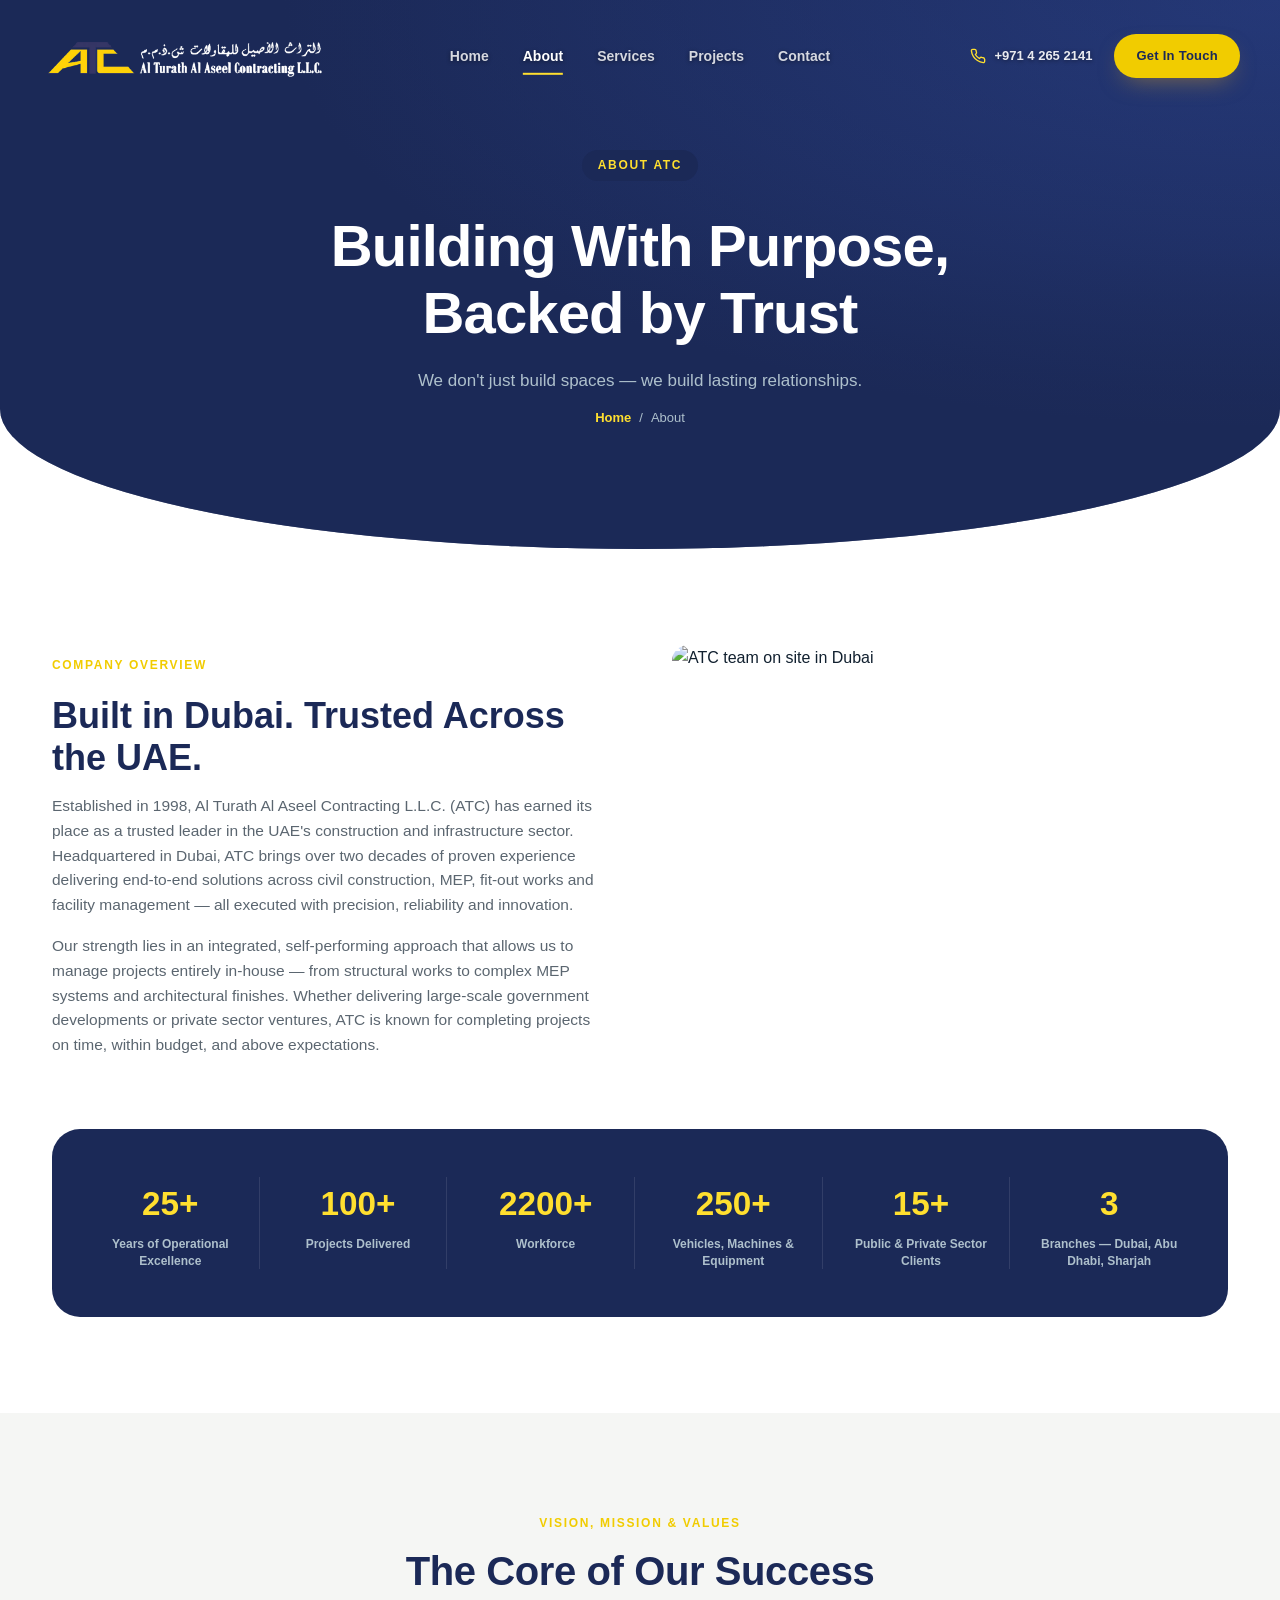
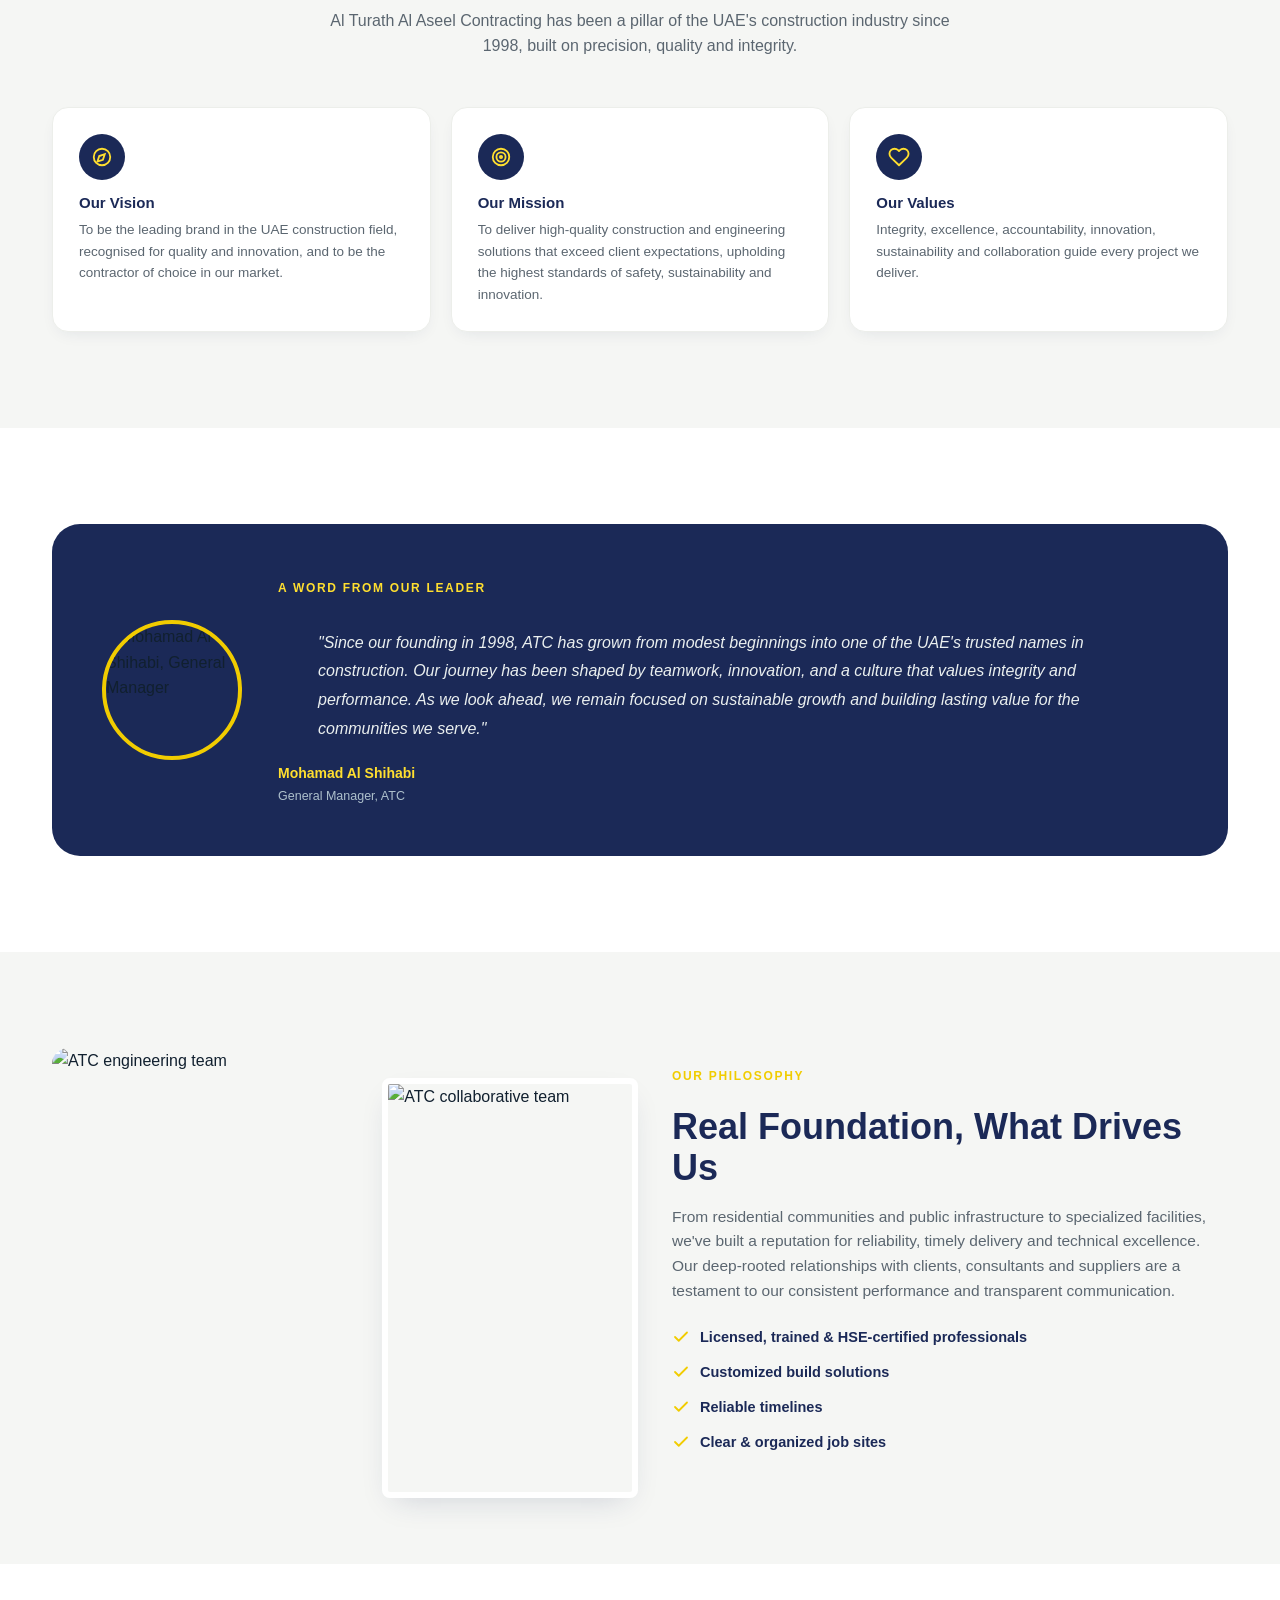
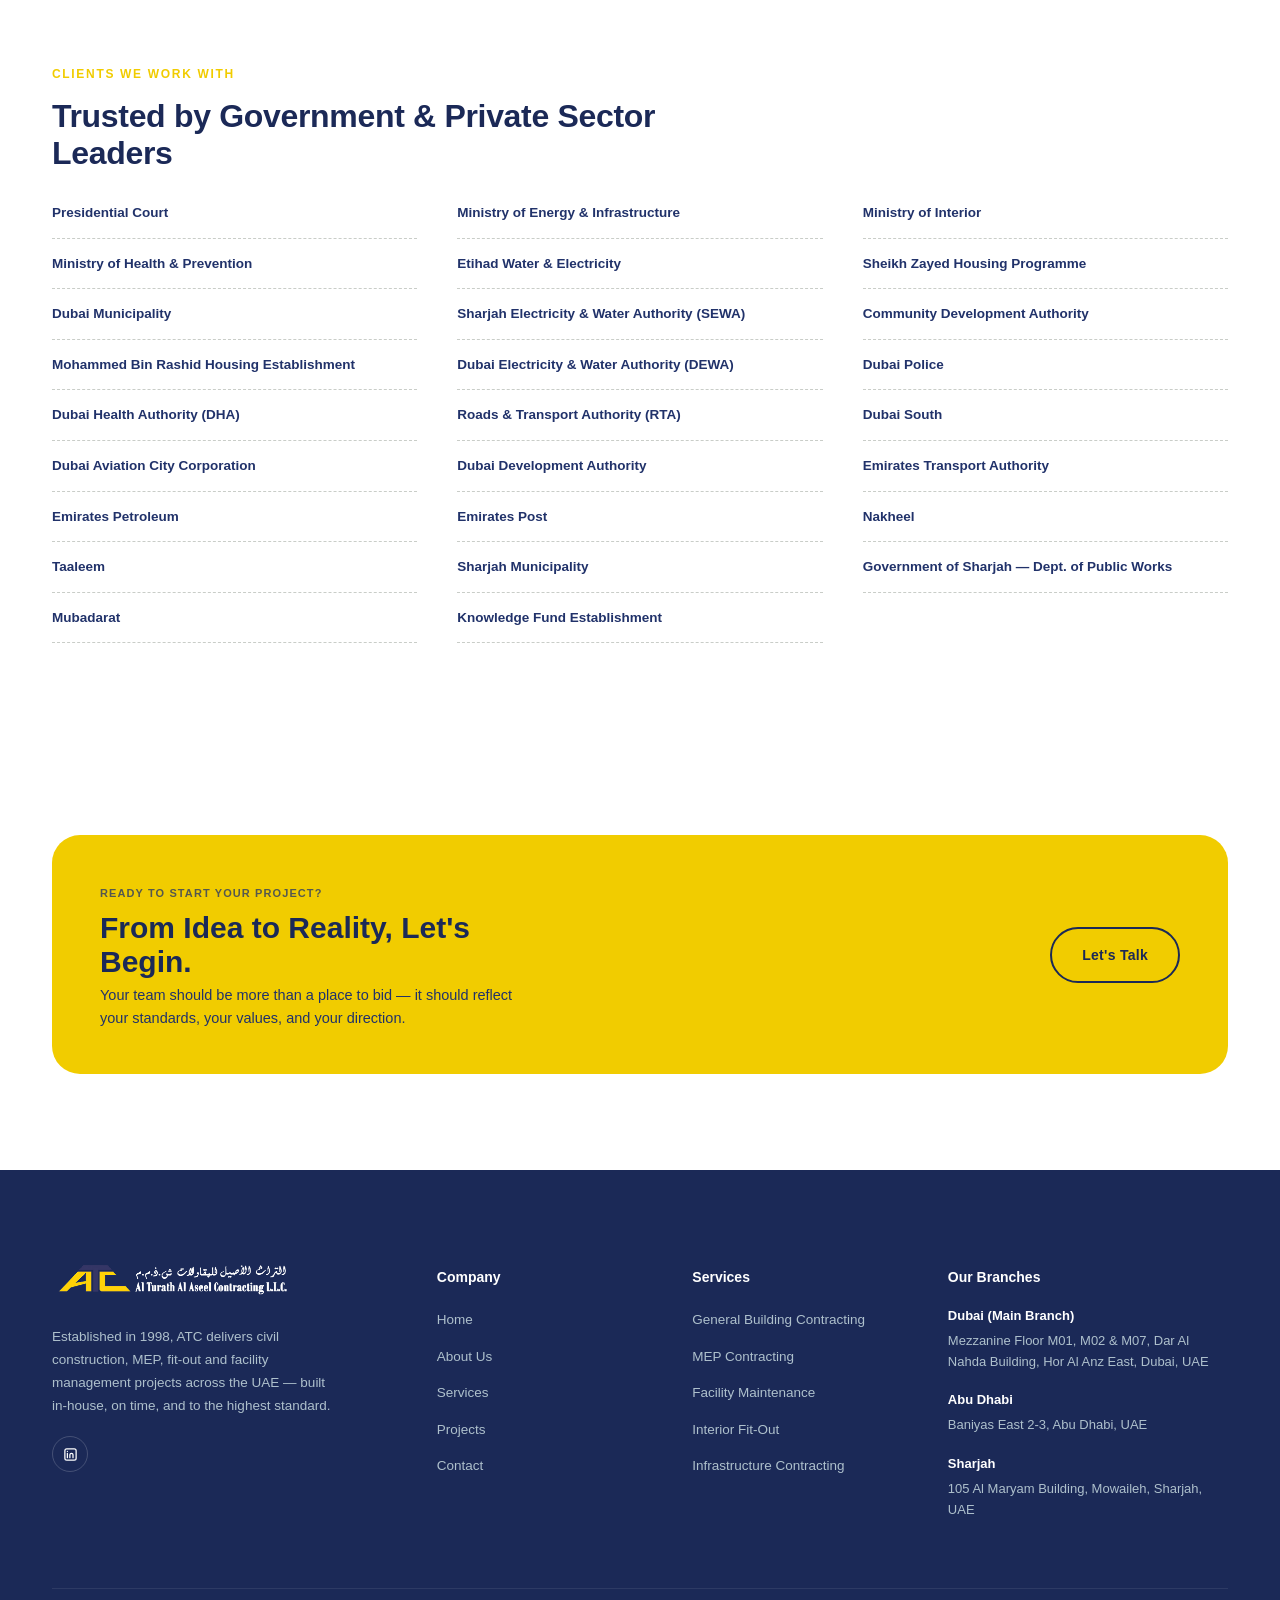
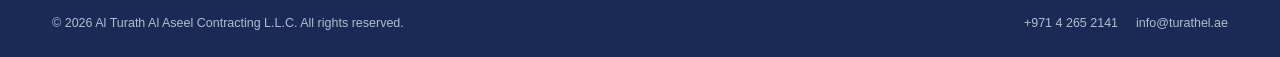
==== commit bd35e481: "Add files via upload" ====
--- a/about.html
+++ b/about.html
@@ -14,7 +14,10 @@
 <body>
 <header class="site-header">
   <div class="nav-row">
-    <a href="index.html" class="brand"><img src="images/atc-logo-with-text-2-layers-scaled.png" alt="Al Turath Al Aseel Contracting" style="height:84px;width:auto;"></a>
+    <a href="index.html" class="brand">
+      <img src="images/atc-logo-with-text-2-layers-scaled.png" alt="Al Turath Al Aseel Contracting" class="logo-light" style="height:84px;width:auto;">
+      <img src="images/atc-logo-dark.png" alt="Al Turath Al Aseel Contracting" class="logo-dark" style="height:84px;width:auto;">
+    </a>
     <nav class="nav-links" id="navLinks">
       <a href="index.html" class="">Home</a>
 <a href="about.html" class="active">About</a>
@@ -38,6 +41,7 @@
     <p class="lead">We don't just build spaces — we build lasting relationships.</p>
     <div class="breadcrumb"><a href="index.html">Home</a><span>/</span><span>About</span></div>
   </div>
+  <div class="hero-curve"></div>
 </section>
 
 <section class="section-pad">
@@ -137,7 +141,7 @@
   </div>
 </section>
 
-<section class="section-pad" style="padding-top:0;">
+<section class="section-pad">
   <div class="container">
     <div class="final-cta">
       <div>
@@ -158,9 +162,6 @@
         <a href="index.html" class="brand"><img src="images/atc-logo-with-text-2-layers-scaled.png" alt="Al Turath Al Aseel Contracting" style="height:70px;width:auto;"></a>
         <p>Established in 1998, ATC delivers civil construction, MEP, fit-out and facility management projects across the UAE — built in-house, on time, and to the highest standard.</p>
         <div class="footer-social">
-          <a href="https://www.facebook.com/profile.php?id=61573509565506" aria-label="Facebook" target="_blank" rel="noopener"><svg viewBox="0 0 24 24" fill="none" stroke="currentColor" stroke-width="2" stroke-linecap="round" stroke-linejoin="round"><path d="M16 3h-3a4 4 0 0 0-4 4v3H6v4h3v7h4v-7h3l1-4h-4V7a1 1 0 0 1 1-1h3z"/></svg></a>
-          <a href="https://www.instagram.com/sabc.llc/" aria-label="Instagram" target="_blank" rel="noopener"><svg viewBox="0 0 24 24" fill="none" stroke="currentColor" stroke-width="2"><rect x="3" y="3" width="18" height="18" rx="5"/><circle cx="12" cy="12" r="4"/><circle cx="17.2" cy="6.8" r="1" fill="currentColor" stroke="none"/></svg></a>
-          <a href="https://www.youtube.com/channel/UCEsuZ0ne0rQWrgBEzCiEwmA" aria-label="YouTube" target="_blank" rel="noopener"><svg viewBox="0 0 24 24" fill="none" stroke="currentColor" stroke-width="2" stroke-linejoin="round"><rect x="2" y="5" width="20" height="14" rx="4"/><path d="M10 9l6 3-6 3z" fill="currentColor" stroke="none"/></svg></a>
           <a href="https://www.linkedin.com/company/al-turath-al-aseel-contracting-llc/" aria-label="LinkedIn" target="_blank" rel="noopener"><svg viewBox="0 0 24 24" fill="none" stroke="currentColor" stroke-width="2" stroke-linecap="round" stroke-linejoin="round"><rect x="3" y="3" width="18" height="18" rx="3"/><path d="M7 10v7M7 7v.01M11 17v-4.5a2.5 2.5 0 0 1 5 0V17"/></svg></a>
         </div>
       </div>
--- a/css/style.css
+++ b/css/style.css
@@ -141,18 +141,27 @@
 
 /* ============== Header ============== */
 .site-header{
-  position:sticky;top:0;z-index:100;
-  background:rgba(27,41,87,.62);
-  backdrop-filter:blur(10px);
-  border-bottom:1px solid rgba(255,255,255,.08);
-}
-.site-header.transparent-init{background:rgba(27,41,87,.55);}
+  position:fixed;top:0;left:0;width:100%;z-index:100;
+  background:transparent;
+  border-bottom:1px solid transparent;
+}
+.logo-dark{display:none;}
+.site-header.scrolled .logo-light{display:none;}
+.site-header.scrolled .logo-dark{display:block;}
+.site-header.scrolled .nav-links a{color:var(--navy-900);text-shadow:none;}
+.site-header.scrolled .nav-links a:hover,.site-header.scrolled .nav-links a.active{color:var(--gold-500);}
+.site-header.scrolled .nav-phone{color:var(--navy-900);text-shadow:none;}
+.site-header.scrolled .nav-phone svg{stroke:var(--gold-500);}
+.site-header.scrolled .nav-toggle{color:var(--navy-900);}
 .nav-row{
+  position:relative;
   display:flex;align-items:center;justify-content:space-between;
-  padding:10px 32px;
-  max-width:var(--max-w);margin:0 auto;
-}
-.brand{display:flex;align-items:center;gap:10px;font-family:var(--font-head);font-weight:800;color:var(--white);font-size:18px;}
+  padding:14px 40px;
+  width:100%;
+  max-width:none;
+  margin:0;
+}
+.brand{display:flex;align-items:center;gap:10px;font-family:var(--font-head);font-weight:800;color:var(--white);font-size:18px;flex-shrink:0;}
 .brand .mark{
   width:36px;height:36px;border-radius:8px;
   background:linear-gradient(145deg,var(--gold-400),var(--gold-500));
@@ -161,18 +170,24 @@
 }
 .brand small{display:block;font-family:var(--font-body);font-weight:500;font-size:10px;letter-spacing:.08em;color:var(--text-on-dark-muted);text-transform:uppercase;}
 
-.nav-links{display:flex;align-items:center;gap:34px;}
+.nav-links{
+  display:flex;align-items:center;gap:34px;
+  position:absolute;left:50%;top:50%;
+  transform:translate(-50%,-50%);
+}
 .nav-links a{
-  font-size:14px;font-weight:600;color:var(--text-on-dark-muted);
+  font-size:14px;font-weight:600;color:rgba(255,255,255,.82);
   padding:8px 0;position:relative;
   transition:color .2s ease;
+  white-space:nowrap;
+  text-shadow:0 1px 4px rgba(0,0,0,.45);
 }
 .nav-links a:hover,.nav-links a.active{color:var(--white);}
 .nav-links a.active::after{
   content:"";position:absolute;left:0;right:0;bottom:0;height:2px;background:var(--gold-400);
 }
-.nav-right{display:flex;align-items:center;gap:22px;}
-.nav-phone{display:flex;align-items:center;gap:8px;color:var(--text-on-dark-muted);font-size:13px;font-weight:600;}
+.nav-right{display:flex;align-items:center;gap:22px;flex-shrink:0;}
+.nav-phone{display:flex;align-items:center;gap:8px;color:rgba(255,255,255,.9);font-size:13px;font-weight:600;text-shadow:0 1px 4px rgba(0,0,0,.45);}
 .nav-phone svg{stroke:var(--gold-400);width:16px;height:16px;flex-shrink:0;}
 .nav-toggle{display:none;background:none;border:none;color:var(--white);}
 .nav-toggle svg{width:24px;height:24px;}
@@ -180,7 +195,7 @@
 
 @media(max-width:980px){
   .nav-links{
-    position:fixed;top:72px;left:0;right:0;bottom:0;
+    position:fixed;top:96px;left:0;right:0;bottom:0;
     background:var(--navy-900);
     flex-direction:column;align-items:flex-start;gap:0;
     padding:18px 32px 40px;
@@ -200,14 +215,15 @@
   background:radial-gradient(ellipse at top right, var(--navy-700) 0%, var(--navy-900) 55%) ,var(--navy-900);
   position:relative;
   overflow:hidden;
-  border-bottom-left-radius:50% 110px;
-  border-bottom-right-radius:50% 110px;
-  padding-bottom:150px;
-}
+  border-bottom-left-radius:50% 140px;
+  border-bottom-right-radius:50% 140px;
+  padding-bottom:170px;
+}
+.hero-curve{display:none;}
 @media(max-width:768px){
   .hero{
-    border-bottom-left-radius:50% 50px;
-    border-bottom-right-radius:50% 50px;
+    border-bottom-left-radius:50% 60px;
+    border-bottom-right-radius:50% 60px;
     padding-bottom:90px;
   }
 }
@@ -227,10 +243,13 @@
 .hero::after{
   content:"";
   position:absolute;inset:0;z-index:1;
-  background:linear-gradient(180deg, rgba(27,41,87,.55) 0%, rgba(27,41,87,.92) 100%);
-}
-.hero-inner{position:relative;z-index:2;padding:96px 32px 40px;max-width:var(--max-w);margin:0 auto;text-align:center;}
-.hero-inner.is-page{padding-top:120px;padding-bottom:20px;}
+  background:linear-gradient(180deg, rgba(27,41,87,.32) 0%, rgba(27,41,87,.18) 45%, rgba(27,41,87,.72) 100%);
+}
+.hero.has-video::after{
+  background:linear-gradient(180deg, rgba(27,41,87,.40) 0%, rgba(27,41,87,.15) 40%, rgba(27,41,87,.75) 100%);
+}
+.hero-inner{position:relative;z-index:2;padding:140px 32px 40px;max-width:var(--max-w);margin:0 auto;text-align:center;}
+.hero-inner.is-page{padding-top:150px;padding-bottom:20px;}
 .hero h1{
   font-size:clamp(34px,5vw,58px);
   font-weight:800;
@@ -387,12 +406,8 @@
 .filter-btn:hover{border-color:var(--navy-900);color:var(--navy-900);}
 .filter-btn.active{background:var(--navy-900);border-color:var(--navy-900);color:var(--gold-400);}
 
-.project-grid{display:grid;grid-template-columns:repeat(3,1fr);gap:26px;}
-.project-grid.home-grid{grid-template-columns:1.2fr .8fr;grid-auto-rows:200px;gap:18px;}
-.home-grid .pg-1{grid-row:span 2;}
-.home-grid .pg-2{}
-.home-grid .pg-3{grid-column:1;}
-.home-grid .pg-4{}
+.project-grid{display:grid;grid-template-columns:repeat(2,1fr);gap:32px;}
+.project-grid.home-grid{grid-template-columns:1fr 1fr;grid-auto-rows:280px;gap:18px;}
 
 .project-card{
   position:relative;border-radius:var(--radius-md);overflow:hidden;
@@ -415,7 +430,7 @@
 @media(max-width:640px){
   .project-grid{grid-template-columns:1fr;}
   .project-grid.home-grid{grid-template-columns:1fr;}
-  .home-grid .pg-1{grid-row:span 1;}
+  .project-card{min-height:300px!important;}
 }
 
 /* ============== CTA banner (image) ============== */
@@ -431,14 +446,37 @@
 .cta-banner h3{color:var(--white);font-size:clamp(22px,2.6vw,30px);font-weight:800;max-width:480px;}
 .cta-banner p{color:var(--text-on-dark-muted);margin-top:10px;max-width:440px;font-size:14.5px;}
 
-/* ============== Clients / trusted-by strip ============== */
-.clients-marquee{
-  display:flex;flex-wrap:wrap;gap:14px;justify-content:center;
+/* ============== Clients / trusted-by marquee ============== */
+.clients-marquee-wrap{
+  display:flex;flex-direction:column;gap:16px;
+  -webkit-mask-image:linear-gradient(90deg, transparent, #000 8%, #000 92%, transparent);
+  mask-image:linear-gradient(90deg, transparent, #000 8%, #000 92%, transparent);
+}
+.clients-marquee-row{overflow:hidden;position:relative;}
+.clients-marquee-track{
+  display:flex;
+  align-items:center;
+  gap:14px;
+  width:max-content;
+}
+.clients-marquee-track.dir-left{animation:atc-marquee-left 80s linear infinite;}
+.clients-marquee-track.dir-right{animation:atc-marquee-right 80s linear infinite;}
+@keyframes atc-marquee-left{
+  from{transform:translateX(0);}
+  to{transform:translateX(-50%);}
+}
+@keyframes atc-marquee-right{
+  from{transform:translateX(-50%);}
+  to{transform:translateX(0);}
 }
 .client-chip{
   border:1px solid var(--gray-300);border-radius:999px;
-  padding:11px 20px;font-size:12.5px;font-weight:700;color:var(--navy-800);
+  padding:11px 22px;font-size:12.5px;font-weight:700;color:var(--navy-800);
   background:var(--white);letter-spacing:.01em;
+  white-space:nowrap;flex-shrink:0;
+}
+@media(prefers-reduced-motion:reduce){
+  .clients-marquee-track{animation:none!important;flex-wrap:wrap;width:auto;justify-content:center;}
 }
 
 /* ============== Relationship / long-term section ============== */
@@ -548,7 +586,8 @@
 }
 
 /* ============== Misc page header (inner pages) ============== */
-.page-hero{padding-bottom:70px;}
+.page-hero{padding-bottom:100px;}
+@media(max-width:768px){.page-hero{padding-bottom:55px;}}
 
 /* Logo strip on About */
 .value-grid{display:grid;grid-template-columns:repeat(3,1fr);gap:20px;}
